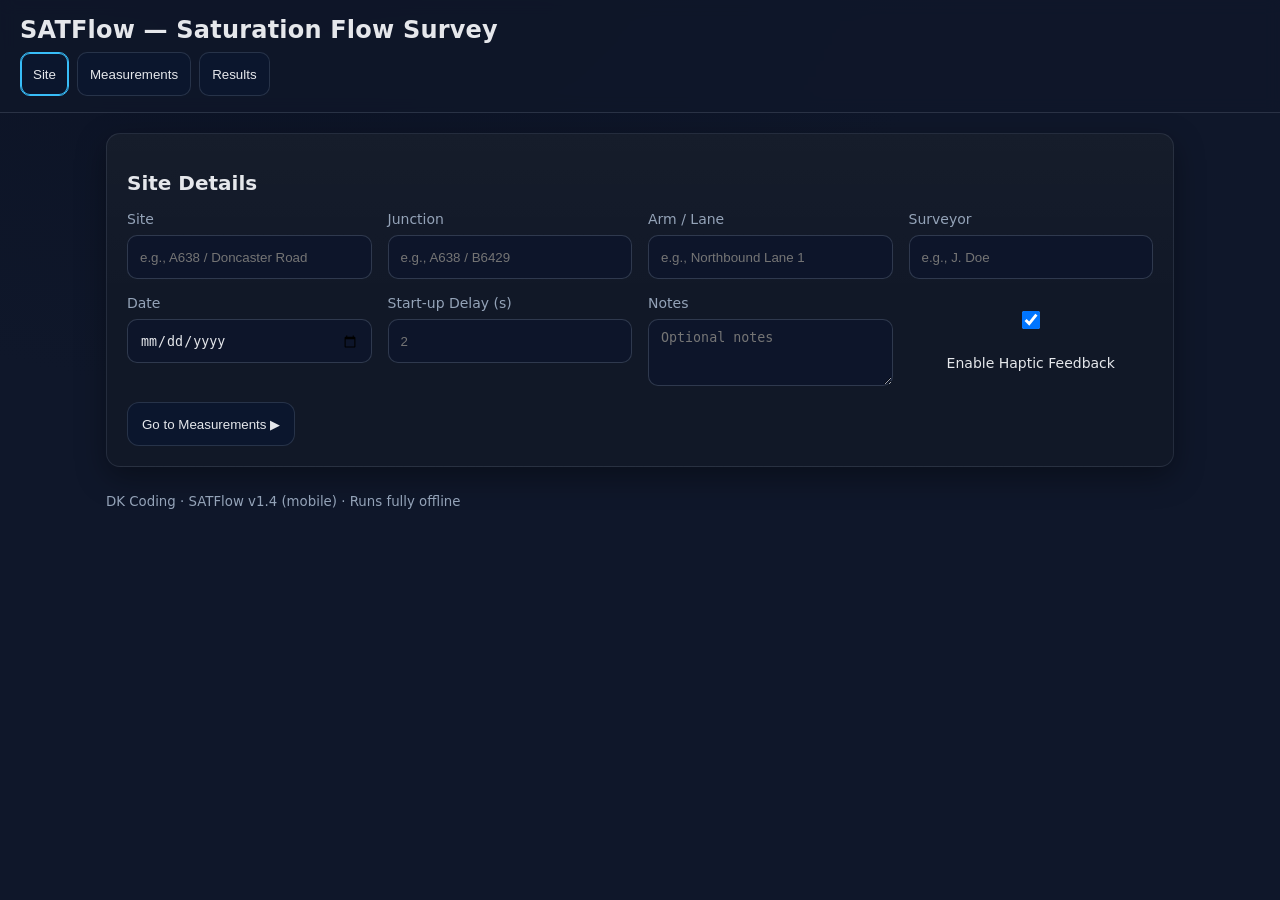
==== index.html @ 56de6531 "Update index.html" ====
<!DOCTYPE html>
<html lang="en">
<head>
  <meta charset="UTF-8" />
  <meta name="viewport" content="width=device-width, initial-scale=1.0, viewport-fit=cover"/>
  <meta name="theme-color" content="#0f172a"/>
  <title>SATFlow — Saturation Flow Survey (v1.4)</title>
  <link rel="stylesheet" href="styles.css"/>
</head>
<body>
  <header>
    <h1>SATFlow — Saturation Flow Survey</h1>
    <nav>
      <button class="tab-btn active" data-tab="site">Site</button>
      <button class="tab-btn" data-tab="measure">Measurements</button>
      <button class="tab-btn" data-tab="results">Results</button>
    </nav>
  </header>

  <main>
    <!-- Site Tab -->
    <section id="tab-site" class="tab active">
      <h2>Site Details</h2>
      <form id="site-form">
        <div class="grid">
          <label>Site
            <input type="text" id="site" placeholder="e.g., A638 / Doncaster Road"/>
          </label>
          <label>Junction
            <input type="text" id="junction" placeholder="e.g., A638 / B6429"/>
          </label>
          <label>Arm / Lane
            <input type="text" id="arm" placeholder="e.g., Northbound Lane 1"/>
          </label>
          <label>Surveyor
            <input type="text" id="surveyor" placeholder="e.g., J. Doe"/>
          </label>
          <label>Date
            <input type="date" id="date"/>
          </label>
          <label>Start-up Delay (s)
            <input type="number" id="delay" step="0.1" min="0" placeholder="2" />
          </label>
          <label>Notes
            <textarea id="notes" rows="3" placeholder="Optional notes"></textarea>
          </label>

          <!-- Settings -->
          <label class="checkbox-row">
            <input type="checkbox" id="haptics-toggle" checked />
            Enable Haptic Feedback
          </label>
        </div>
        <div class="actions">
          <button type="button" id="start-measurements">Go to Measurements ▶</button>
        </div>
      </form>
    </section>

    <!-- Measurements Tab (minimal) -->
    <section id="tab-measure" class="tab">
      <h2>Measurements</h2>

      <div class="status-row">
        <div class="status-box">
          <div class="status-label">Timer</div>
          <div id="timer-display" class="mono big">00:00.00</div>
          <div id="delay-hint" class="hint muted">Counting starts 2s after Green</div>
        </div>
        <div class="status-box">
          <div class="status-label">Current PCU</div>
          <div id="pcu-display" class="mono big">0</div>
        </div>
        <div class="status-box">
          <div class="status-label">Live Sat. Flow (pcu/h)</div>
          <div id="live-flow" class="mono">—</div>
        </div>
      </div>

      <div id="last-sample" class="last-sample muted" style="display:none">
        Last Flow: <span id="last-flow" class="mono">—</span> (Sample <span id="last-sample-no" class="mono">—</span>)
      </div>
    </section>

    <!-- Results Tab -->
    <section id="tab-results" class="tab">
      <h2>Results</h2>
      <div id="summary" class="summary"></div>
      <div class="actions">
        <button id="export-csv" class="secondary">Export CSV</button>
        <button id="export-txt" class="secondary">Export TXT</button>
        <button id="reset-current-btn" class="ghost">Reset Current</button>
        <button id="reset-survey-btn" class="danger">Reset Survey</button>
      </div>
      <div class="table-wrap">
        <table>
          <thead>
            <tr>
              <th>Sample</th>
              <th>PCU</th>
              <th>Seconds</th>
              <th>Flow (pcu/h)</th>
              <th>Car</th>
              <th>LGV</th>
              <th>HGV</th>
              <th>Cycle</th>
            </tr>
          </thead>
          <tbody id="results-body"></tbody>
          <tfoot>
            <tr id="results-totals-row"></tr>
          </tfoot>
        </table>
      </div>
    </section>
  </main>

  <footer>
    <small>DK Coding · SATFlow v1.4 (mobile) · Runs fully offline</small>
  </footer>

  <!-- Bottom-docked Controls (visible only on Measurements tab) -->
  <div class="controls controls-docked controls-hidden" id="dock">
    <div class="veh-grid">
      <button id="btn-car" class="secondary" disabled>Car +1</button>
      <button id="btn-lgv" class="secondary" disabled>LGV +1.5</button>
      <button id="btn-hgv" class="secondary" disabled>Bus/HGV +2</button>
      <button id="btn-cycle" class="secondary" disabled>Cycle +0.5</button>
    </div>
    <button id="green-btn" class="primary wide">Green</button>
    <button id="end-of-sat-btn" class="danger wide" style="display:none">End of Sat</button>
    <div class="admin-row">
      <button id="end-survey-btn" class="danger">End Survey</button>
      <button id="delete-last-btn" class="ghost">Delete Last Sample</button>
    </div>
  </div>

  <script src="satflow.js"></script>
</body>
</html>
---- styles.css ----
/* SATFlow mobile-first UI (v1.4) */
:root{
  --bg:#0f172a;
  --card:#111827;
  --text:#e5e7eb;
  --muted:#94a3b8;
  --accent:#38bdf8;
  --accent-2:#22c55e;
  --warn:#f59e0b;
  --danger:#ef4444;
  --mono: ui-monospace, SFMono-Regular, Menlo, Monaco, Consolas, 'Liberation Mono', 'Courier New', monospace;
  --radius: 14px;
  --shadow: 0 10px 30px rgba(0,0,0,.35);
  --tap: 44px;
}

* { box-sizing: border-box; }
html, body { height: 100%; }
body{
  margin:0;
  font-family: system-ui, -apple-system, Segoe UI, Roboto, Ubuntu, Cantarell, Noto Sans, Helvetica Neue, Arial, "Apple Color Emoji", "Segoe UI Emoji";
  background: radial-gradient(1200px 800px at 20% -10%, #0b1224 0%, var(--bg) 60%);
  color: var(--text);
  -webkit-text-size-adjust: 100%;
}

header{
  position: sticky; top:0; background: rgba(15,23,42,.8); backdrop-filter: blur(8px);
  border-bottom: 1px solid rgba(148,163,184,.2);
  padding: 16px 20px; z-index: 10;
}

h1{ margin:0 0 8px; font-size: clamp(18px, 2.4vw + 12px, 24px); letter-spacing:.2px; }
h2{ font-size: clamp(16px, 2vw + 10px, 20px); }
nav{ display:flex; gap:8px; overflow:auto; scrollbar-width: thin; }
.tab-btn{
  padding:8px 12px; background:#0b162d; color:var(--text); border:1px solid rgba(148,163,184,.2);
  border-radius: 10px; cursor:pointer; min-height: var(--tap);
}
.tab-btn.active{ border-color: var(--accent); box-shadow: inset 0 0 0 1px var(--accent); }

main{ max-width: 1100px; margin: 20px auto; padding: 0 16px; }
.tab{ display:none; background: linear-gradient(180deg, rgba(255,255,255,.02), transparent 50%), var(--card);
  border:1px solid rgba(148,163,184,.15); padding: clamp(14px, 2.5vw, 20px);
  border-radius: var(--radius); box-shadow: var(--shadow); }
.tab.active{ display:block; }

.grid{ display:grid; grid-template-columns: repeat(auto-fit, minmax(240px, 1fr)); gap:16px; }
label{ display:flex; flex-direction:column; gap:8px; font-size:14px; color: var(--muted); }
input, textarea{
  padding:10px 12px; border-radius: 10px; border:1px solid rgba(148,163,184,.25);
  background:#0d152a; color:var(--text); min-height: var(--tap);
}
.actions{ margin-top: 16px; display:flex; gap:12px; flex-wrap: wrap; }

.status-row{ display:grid; grid-template-columns: repeat(auto-fit, minmax(160px, 1fr)); gap:12px; margin-bottom: 8px; }
.status-box{ background:#0b162d; border:1px solid rgba(148,163,184,.2); padding:12px; border-radius: 12px; }
.status-label{ font-size:12px; color:var(--muted); margin-bottom:6px; }
.hint{ font-size: 12px; }
.muted{ color: var(--muted); }
.mono{ font-family: var(--mono); letter-spacing:.5px; }
.mono.big{ font-size: clamp(20px, 3.5vw + 12px, 28px); }

.last-sample{ margin: 6px 0 2px; }

.table-wrap{ overflow:auto; -webkit-overflow-scrolling: touch; overscroll-behavior: contain;
  border:1px solid rgba(148,163,184,.2); border-radius: 12px; }
table{ width:100%; border-collapse: collapse; }
thead th{ text-align:left; font-size:12px; color:var(--muted); background:#0c142a;
  position: sticky; top:0; z-index: 2; }
th, td{ padding:10px 12px; border-bottom: 1px solid rgba(148,163,184,.15); font-family: var(--mono); }
tbody tr:hover{ background: rgba(148,163,184,.05); }

.summary{ padding:12px; background:#0b162d; border:1px solid rgba(148,163,184,.2);
  border-radius: 12px; margin-bottom: 12px; }

footer{ max-width:1100px; margin: 24px auto 40px; padding: 0 16px; color: var(--muted); }

/* Bottom-docked controls (visible only on Measurements tab) */
.controls-docked{
  position: fixed;
  left: 0; right: 0; bottom: 0;
  padding: 10px max(env(safe-area-inset-left), 12px)
           calc(10px + env(safe-area-inset-bottom))
           max(env(safe-area-inset-right), 12px);
  background: linear-gradient(0deg, rgba(15,23,42,0.98), rgba(15,23,42,0.92) 60%, transparent);
  border-top: 1px solid rgba(148,163,184,.18);
  border-radius: 0;
  display: grid;
  grid-template-columns: 1fr;
  gap: 8px;
  z-index: 50;
  transition: transform .2s ease, opacity .2s ease;
}
.controls-hidden{ opacity: 0; pointer-events: none; transform: translateY(100%); }

/* 2x2 vehicle grid */
.veh-grid{ display: grid; grid-template-columns: 1fr 1fr; gap: 10px; }
button{ border:1px solid rgba(148,163,184,.2); border-radius: 12px; padding:10px 14px;
  cursor:pointer; background:#0b162d; color: var(--text); min-height: var(--tap); }
button.primary{ background: #0a213e; border-color: var(--accent); }
button.secondary{ background:#0b2a19; border-color: var(--accent-2); }
button.ghost{ background: transparent; }
button.danger{ background:#2a0b0b; border-color: var(--danger); }
button.wide{ width: 100%; }
button:disabled{ opacity:.5; cursor:not-allowed; }

.admin-row{ display:flex; gap:10px; justify-content: space-between; }

/* Only add bottom padding when dock is visible */
body.dock-visible main{ padding-bottom: 140px; }
@media (min-width: 720px){ body.dock-visible main{ padding-bottom: 120px; } }

/* State-driven visibility (v1.4 fix) */
body.idle #dock .veh-grid{ display: none; }
body.counting #dock .veh-grid{ display: grid; }
body.counting #dock .admin-row{ display: none; }
body.idle #end-of-sat-btn{ display:none !important; }
body.counting #green-btn{ display:none !important; }
/* Admin row only after first sample */
body.idle:not(.has-samples) #dock .admin-row{ display:none; }
body.idle.has-samples #dock .admin-row{ display:flex; }

/* Checkbox row */
.checkbox-row{ display:flex; align-items:center; gap:10px; font-size:14px; color: var(--text); }
.checkbox-row input{ width:18px; height:18px; }
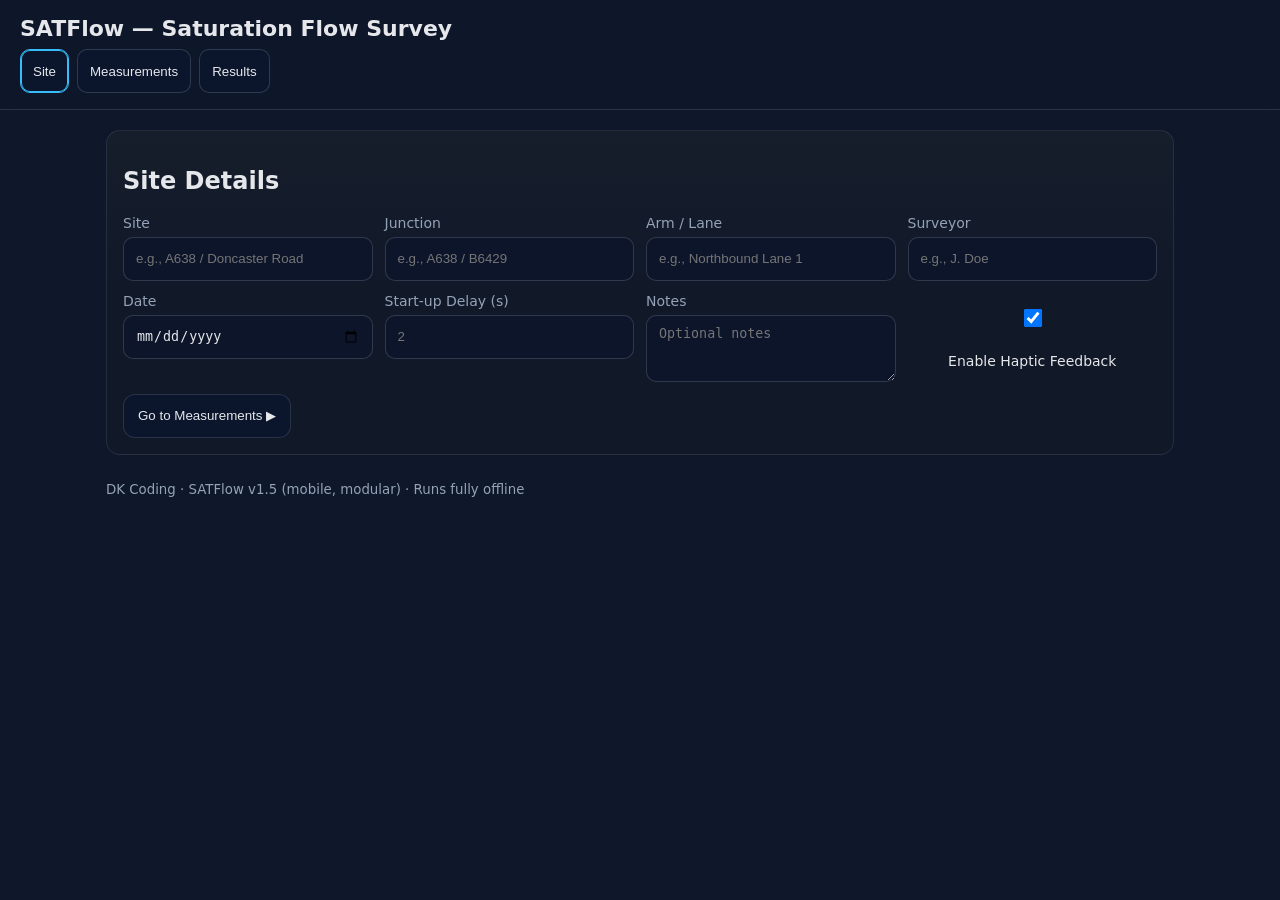
==== commit 3f0d2f2f: "Add files via upload" ====
--- a/index.html
+++ b/index.html
@@ -4,8 +4,8 @@
   <meta charset="UTF-8" />
   <meta name="viewport" content="width=device-width, initial-scale=1.0, viewport-fit=cover"/>
   <meta name="theme-color" content="#0f172a"/>
-  <title>SATFlow — Saturation Flow Survey (v1.4)</title>
-  <link rel="stylesheet" href="styles.css"/>
+  <title>SATFlow — Saturation Flow Survey (v1.5 modular)</title>
+  <link rel="stylesheet" href="css/styles.css"/>
 </head>
 <body>
   <header>
@@ -44,12 +44,7 @@
           <label>Notes
             <textarea id="notes" rows="3" placeholder="Optional notes"></textarea>
           </label>
-
-          <!-- Settings -->
-          <label class="checkbox-row">
-            <input type="checkbox" id="haptics-toggle" checked />
-            Enable Haptic Feedback
-          </label>
+          <label class="checkbox-row"><input type="checkbox" id="haptics-toggle" checked /> Enable Haptic Feedback</label>
         </div>
         <div class="actions">
           <button type="button" id="start-measurements">Go to Measurements ▶</button>
@@ -57,7 +52,7 @@
       </form>
     </section>
 
-    <!-- Measurements Tab (minimal) -->
+    <!-- Measurements Tab -->
     <section id="tab-measure" class="tab">
       <h2>Measurements</h2>
 
@@ -89,7 +84,6 @@
       <div class="actions">
         <button id="export-csv" class="secondary">Export CSV</button>
         <button id="export-txt" class="secondary">Export TXT</button>
-        <button id="reset-current-btn" class="ghost">Reset Current</button>
         <button id="reset-survey-btn" class="danger">Reset Survey</button>
       </div>
       <div class="table-wrap">
@@ -116,7 +110,7 @@
   </main>
 
   <footer>
-    <small>DK Coding · SATFlow v1.4 (mobile) · Runs fully offline</small>
+    <small>DK Coding · SATFlow v1.5 (mobile, modular) · Runs fully offline</small>
   </footer>
 
   <!-- Bottom-docked Controls (visible only on Measurements tab) -->
@@ -135,7 +129,6 @@
     </div>
   </div>
 
-  <script src="satflow.js"></script>
+  <script type="module" src="scripts/main.js"></script>
 </body>
 </html>
-
--- a/css/styles.css
+++ b/css/styles.css
@@ -0,0 +1,50 @@
+/* SATFlow mobile-first UI (v1.5 modular) */
+:root{
+  --bg:#0f172a; --card:#111827; --text:#e5e7eb; --muted:#94a3b8;
+  --accent:#38bdf8; --accent-2:#22c55e; --danger:#ef4444;
+  --mono: ui-monospace, SFMono-Regular, Menlo, Monaco, Consolas, 'Courier New', monospace;
+  --tap:44px;
+}
+*{box-sizing:border-box} html,body{height:100%}
+body{margin:0;font-family:system-ui,-apple-system,Segoe UI,Roboto,Ubuntu,Cantarell,Noto Sans,Helvetica Neue,Arial;background:#0f172a;color:#e5e7eb;-webkit-text-size-adjust:100%}
+header{position:sticky;top:0;background:rgba(15,23,42,.85);backdrop-filter:blur(8px);border-bottom:1px solid rgba(148,163,184,.2);padding:16px 20px;z-index:10}
+h1{margin:0 0 8px;font-size:22px}
+nav{display:flex;gap:8px;overflow:auto}
+.tab-btn{padding:8px 12px;background:#0b162d;color:var(--text);border:1px solid rgba(148,163,184,.25);border-radius:10px;min-height:var(--tap)}
+.tab-btn.active{border-color:var(--accent);box-shadow:inset 0 0 0 1px var(--accent)}
+main{max-width:1100px;margin:20px auto;padding:0 16px}
+.tab{display:none;background:linear-gradient(180deg,rgba(255,255,255,.02),transparent 50%),#111827;border:1px solid rgba(148,163,184,.15);padding:16px;border-radius:14px}
+.tab.active{display:block}
+.grid{display:grid;grid-template-columns:repeat(auto-fit,minmax(240px,1fr));gap:12px}
+label{display:flex;flex-direction:column;gap:6px;font-size:14px;color:var(--muted)}
+input,textarea{padding:10px 12px;border-radius:10px;border:1px solid rgba(148,163,184,.25);background:#0d152a;color:var(--text);min-height:var(--tap)}
+.actions{margin-top:12px;display:flex;gap:8px;flex-wrap:wrap}
+.status-row{display:grid;grid-template-columns:repeat(auto-fit,minmax(160px,1fr));gap:12px;margin-bottom:8px}
+.status-box{background:#0b162d;border:1px solid rgba(148,163,184,.2);padding:12px;border-radius:12px}
+.status-label{font-size:12px;color:var(--muted);margin-bottom:6px}
+.mono{font-family:var(--mono)} .big{font-size:26px}
+.summary{padding:12px;background:#0b162d;border:1px solid rgba(148,163,184,.2);border-radius:12px;margin-bottom:12px}
+.table-wrap{overflow:auto;border:1px solid rgba(148,163,184,.2);border-radius:12px}
+table{width:100%;border-collapse:collapse} th,td{padding:10px 12px;border-bottom:1px solid rgba(148,163,184,.15);font-family:var(--mono)}
+thead th{font-size:12px;color:var(--muted);background:#0c142a;position:sticky;top:0}
+footer{max-width:1100px;margin:24px auto 40px;padding:0 16px;color:#94a3b8}
+.controls-docked{position:fixed;left:0;right:0;bottom:0;padding:10px 12px calc(10px + env(safe-area-inset-bottom)) 12px;background:linear-gradient(0deg,rgba(15,23,42,.98),rgba(15,23,42,.92) 60%,transparent);border-top:1px solid rgba(148,163,184,.18);display:grid;grid-template-columns:1fr;gap:8px;z-index:50;transition:transform .2s ease,opacity .2s ease}
+.controls-hidden{opacity:0;pointer-events:none;transform:translateY(100%)}
+.veh-grid{display:grid;grid-template-columns:1fr 1fr;gap:10px}
+button{border:1px solid rgba(148,163,184,.2);border-radius:12px;padding:10px 14px;min-height:var(--tap);background:#0b162d;color:var(--text);cursor:pointer}
+button.primary{background:#0a213e;border-color:var(--accent)}
+button.secondary{background:#0b2a19;border-color:var(--accent-2)}
+button.danger{background:#2a0b0b;border-color:var(--danger)}
+button.ghost{background:transparent}
+button.wide{width:100%} button:disabled{opacity:.5;cursor:not-allowed}
+.admin-row{display:flex;gap:10px;justify-content:space-between}
+body.dock-visible main{padding-bottom:140px}
+/* Visibility rules */
+body.idle #dock .veh-grid{display:none}
+body.counting #dock .veh-grid{display:grid}
+body.counting #dock .admin-row{display:none}
+body.idle #end-of-sat-btn{display:none !important}
+body.counting #green-btn{display:none !important}
+body.idle:not(.has-samples) #dock .admin-row{display:none}
+body.idle.has-samples #dock .admin-row{display:flex}
+.checkbox-row{display:flex;align-items:center;gap:10px;font-size:14px;color:var(--text)} .checkbox-row input{width:18px;height:18px}
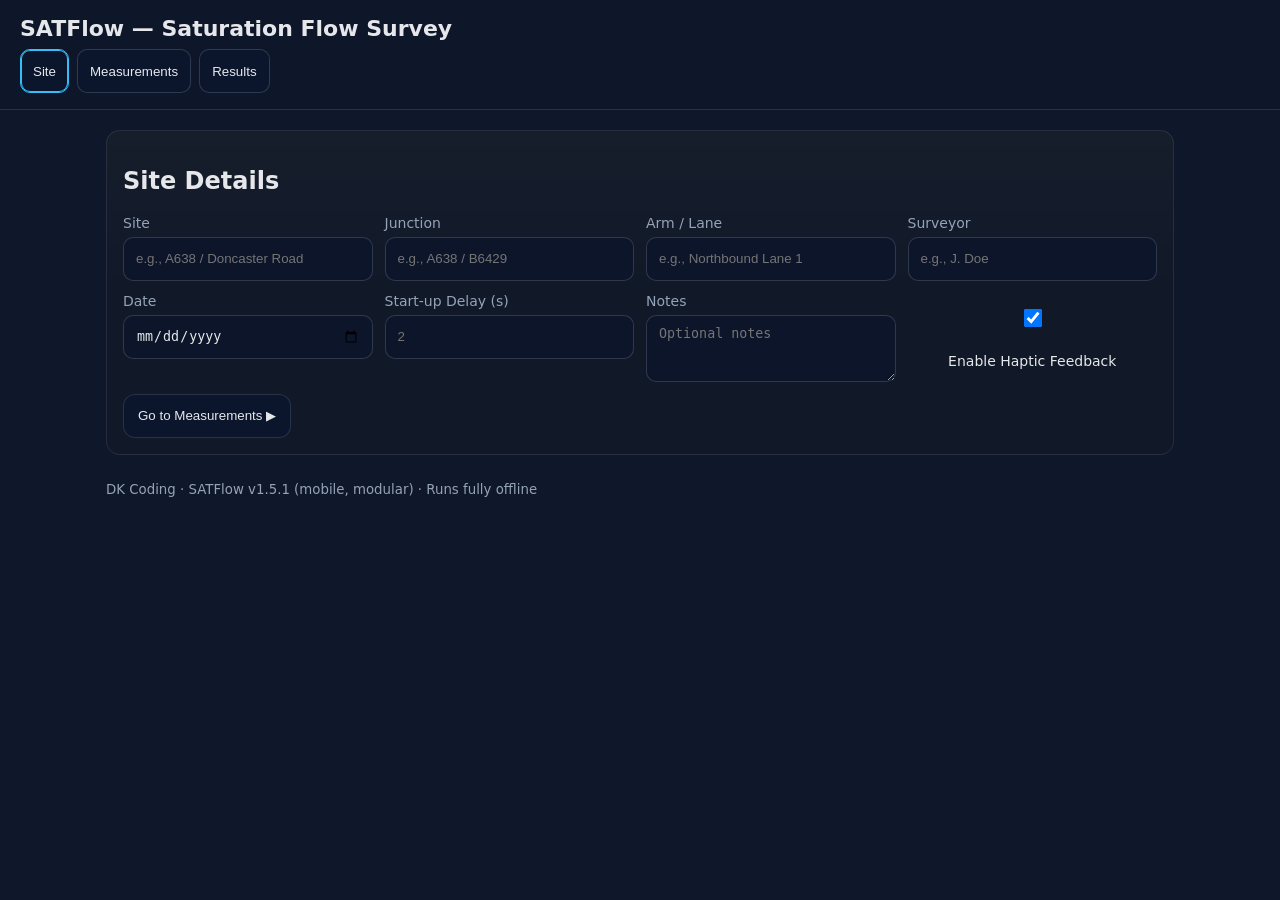
==== commit b2efc748: "Add files via upload bug fixes" ====
--- a/index.html
+++ b/index.html
@@ -4,7 +4,7 @@
   <meta charset="UTF-8" />
   <meta name="viewport" content="width=device-width, initial-scale=1.0, viewport-fit=cover"/>
   <meta name="theme-color" content="#0f172a"/>
-  <title>SATFlow — Saturation Flow Survey (v1.5 modular)</title>
+  <title>SATFlow — Saturation Flow Survey (v1.5.1 modular)</title>
   <link rel="stylesheet" href="css/styles.css"/>
 </head>
 <body>
@@ -110,7 +110,7 @@
   </main>
 
   <footer>
-    <small>DK Coding · SATFlow v1.5 (mobile, modular) · Runs fully offline</small>
+    <small>DK Coding · SATFlow v1.5.1 (mobile, modular) · Runs fully offline</small>
   </footer>
 
   <!-- Bottom-docked Controls (visible only on Measurements tab) -->
--- a/css/styles.css
+++ b/css/styles.css
@@ -1,50 +1,272 @@
-/* SATFlow mobile-first UI (v1.5 modular) */
-:root{
-  --bg:#0f172a; --card:#111827; --text:#e5e7eb; --muted:#94a3b8;
-  --accent:#38bdf8; --accent-2:#22c55e; --danger:#ef4444;
-  --mono: ui-monospace, SFMono-Regular, Menlo, Monaco, Consolas, 'Courier New', monospace;
-  --tap:44px;
-}
-*{box-sizing:border-box} html,body{height:100%}
-body{margin:0;font-family:system-ui,-apple-system,Segoe UI,Roboto,Ubuntu,Cantarell,Noto Sans,Helvetica Neue,Arial;background:#0f172a;color:#e5e7eb;-webkit-text-size-adjust:100%}
-header{position:sticky;top:0;background:rgba(15,23,42,.85);backdrop-filter:blur(8px);border-bottom:1px solid rgba(148,163,184,.2);padding:16px 20px;z-index:10}
-h1{margin:0 0 8px;font-size:22px}
-nav{display:flex;gap:8px;overflow:auto}
-.tab-btn{padding:8px 12px;background:#0b162d;color:var(--text);border:1px solid rgba(148,163,184,.25);border-radius:10px;min-height:var(--tap)}
-.tab-btn.active{border-color:var(--accent);box-shadow:inset 0 0 0 1px var(--accent)}
-main{max-width:1100px;margin:20px auto;padding:0 16px}
-.tab{display:none;background:linear-gradient(180deg,rgba(255,255,255,.02),transparent 50%),#111827;border:1px solid rgba(148,163,184,.15);padding:16px;border-radius:14px}
-.tab.active{display:block}
-.grid{display:grid;grid-template-columns:repeat(auto-fit,minmax(240px,1fr));gap:12px}
-label{display:flex;flex-direction:column;gap:6px;font-size:14px;color:var(--muted)}
-input,textarea{padding:10px 12px;border-radius:10px;border:1px solid rgba(148,163,184,.25);background:#0d152a;color:var(--text);min-height:var(--tap)}
-.actions{margin-top:12px;display:flex;gap:8px;flex-wrap:wrap}
-.status-row{display:grid;grid-template-columns:repeat(auto-fit,minmax(160px,1fr));gap:12px;margin-bottom:8px}
-.status-box{background:#0b162d;border:1px solid rgba(148,163,184,.2);padding:12px;border-radius:12px}
-.status-label{font-size:12px;color:var(--muted);margin-bottom:6px}
-.mono{font-family:var(--mono)} .big{font-size:26px}
-.summary{padding:12px;background:#0b162d;border:1px solid rgba(148,163,184,.2);border-radius:12px;margin-bottom:12px}
-.table-wrap{overflow:auto;border:1px solid rgba(148,163,184,.2);border-radius:12px}
-table{width:100%;border-collapse:collapse} th,td{padding:10px 12px;border-bottom:1px solid rgba(148,163,184,.15);font-family:var(--mono)}
-thead th{font-size:12px;color:var(--muted);background:#0c142a;position:sticky;top:0}
-footer{max-width:1100px;margin:24px auto 40px;padding:0 16px;color:#94a3b8}
-.controls-docked{position:fixed;left:0;right:0;bottom:0;padding:10px 12px calc(10px + env(safe-area-inset-bottom)) 12px;background:linear-gradient(0deg,rgba(15,23,42,.98),rgba(15,23,42,.92) 60%,transparent);border-top:1px solid rgba(148,163,184,.18);display:grid;grid-template-columns:1fr;gap:8px;z-index:50;transition:transform .2s ease,opacity .2s ease}
-.controls-hidden{opacity:0;pointer-events:none;transform:translateY(100%)}
-.veh-grid{display:grid;grid-template-columns:1fr 1fr;gap:10px}
-button{border:1px solid rgba(148,163,184,.2);border-radius:12px;padding:10px 14px;min-height:var(--tap);background:#0b162d;color:var(--text);cursor:pointer}
-button.primary{background:#0a213e;border-color:var(--accent)}
-button.secondary{background:#0b2a19;border-color:var(--accent-2)}
-button.danger{background:#2a0b0b;border-color:var(--danger)}
-button.ghost{background:transparent}
-button.wide{width:100%} button:disabled{opacity:.5;cursor:not-allowed}
-.admin-row{display:flex;gap:10px;justify-content:space-between}
-body.dock-visible main{padding-bottom:140px}
-/* Visibility rules */
-body.idle #dock .veh-grid{display:none}
-body.counting #dock .veh-grid{display:grid}
-body.counting #dock .admin-row{display:none}
-body.idle #end-of-sat-btn{display:none !important}
-body.counting #green-btn{display:none !important}
-body.idle:not(.has-samples) #dock .admin-row{display:none}
-body.idle.has-samples #dock .admin-row{display:flex}
-.checkbox-row{display:flex;align-items:center;gap:10px;font-size:14px;color:var(--text)} .checkbox-row input{width:18px;height:18px}
+/* ==========================================================
+   SATFlow v1.5.1 (mobile, modular)
+   Combined stylesheet with full layout + v1.5.1 visual patch
+   ========================================================== */
+
+:root {
+  --bg: #0f172a;
+  --card: #111827;
+  --text: #e5e7eb;
+  --muted: #94a3b8;
+  --accent: #38bdf8;
+  --accent-2: #22c55e;
+  --danger: #ef4444;
+  --mono: ui-monospace, SFMono-Regular, Menlo, Monaco, Consolas,
+    'Courier New', monospace;
+  --tap: 44px;
+}
+
+/* ---------- Base Reset ---------- */
+* { box-sizing: border-box; }
+html, body { height: 100%; }
+body {
+  margin: 0;
+  font-family: system-ui, -apple-system, Segoe UI, Roboto, Ubuntu,
+    Cantarell, Noto Sans, Helvetica Neue, Arial;
+  background: var(--bg);
+  color: var(--text);
+  -webkit-text-size-adjust: 100%;
+}
+
+/* ---------- Header ---------- */
+header {
+  position: sticky;
+  top: 0;
+  background: rgba(15, 23, 42, 0.85);
+  backdrop-filter: blur(8px);
+  border-bottom: 1px solid rgba(148, 163, 184, 0.2);
+  padding: 16px 20px;
+  z-index: 10;
+}
+h1 {
+  margin: 0 0 8px;
+  font-size: 22px;
+}
+nav {
+  display: flex;
+  gap: 8px;
+  overflow: auto;
+}
+.tab-btn {
+  padding: 8px 12px;
+  background: #0b162d;
+  color: var(--text);
+  border: 1px solid rgba(148, 163, 184, 0.25);
+  border-radius: 10px;
+  min-height: var(--tap);
+}
+.tab-btn.active {
+  border-color: var(--accent);
+  box-shadow: inset 0 0 0 1px var(--accent);
+}
+
+/* ---------- Layout ---------- */
+main {
+  max-width: 1100px;
+  margin: 20px auto;
+  padding: 0 16px;
+}
+.tab {
+  display: none;
+  background: linear-gradient(180deg, rgba(255, 255, 255, 0.02), transparent 50%),
+    #111827;
+  border: 1px solid rgba(148, 163, 184, 0.15);
+  padding: 16px;
+  border-radius: 14px;
+}
+.tab.active { display: block; }
+
+/* ---------- Forms ---------- */
+.grid {
+  display: grid;
+  grid-template-columns: repeat(auto-fit, minmax(240px, 1fr));
+  gap: 12px;
+}
+label {
+  display: flex;
+  flex-direction: column;
+  gap: 6px;
+  font-size: 14px;
+  color: var(--muted);
+}
+input, textarea {
+  padding: 10px 12px;
+  border-radius: 10px;
+  border: 1px solid rgba(148, 163, 184, 0.25);
+  background: #0d152a;
+  color: var(--text);
+  min-height: var(--tap);
+}
+.actions {
+  margin-top: 12px;
+  display: flex;
+  gap: 8px;
+  flex-wrap: wrap;
+}
+
+/* ---------- Status Boxes ---------- */
+.status-row {
+  display: grid;
+  grid-template-columns: repeat(auto-fit, minmax(160px, 1fr));
+  gap: 12px;
+  margin-bottom: 8px;
+}
+.status-box {
+  background: #0b162d;
+  border: 1px solid rgba(148, 163, 184, 0.2);
+  padding: 12px;
+  border-radius: 12px;
+}
+.status-label {
+  font-size: 12px;
+  color: var(--muted);
+  margin-bottom: 6px;
+}
+.mono { font-family: var(--mono); }
+.big { font-size: 26px; }
+
+/* ---------- Results ---------- */
+.summary {
+  padding: 12px;
+  background: #0b162d;
+  border: 1px solid rgba(148, 163, 184, 0.2);
+  border-radius: 12px;
+  margin-bottom: 12px;
+}
+.table-wrap {
+  overflow: auto;
+  border: 1px solid rgba(148, 163, 184, 0.2);
+  border-radius: 12px;
+}
+table {
+  width: 100%;
+  border-collapse: collapse;
+}
+th, td {
+  padding: 10px 12px;
+  border-bottom: 1px solid rgba(148, 163, 184, 0.15);
+  font-family: var(--mono);
+}
+thead th {
+  font-size: 12px;
+  color: var(--muted);
+  background: #0c142a;
+  position: sticky;
+  top: 0;
+}
+
+/* ---------- Footer ---------- */
+footer {
+  max-width: 1100px;
+  margin: 24px auto 40px;
+  padding: 0 16px;
+  color: #94a3b8;
+}
+
+/* ---------- Docked Controls ---------- */
+.controls-docked {
+  position: fixed;
+  left: 0;
+  right: 0;
+  bottom: 0;
+  padding: 10px 12px calc(10px + env(safe-area-inset-bottom)) 12px;
+  background: linear-gradient(
+    0deg,
+    rgba(15, 23, 42, 0.98),
+    rgba(15, 23, 42, 0.92) 60%,
+    transparent
+  );
+  border-top: 1px solid rgba(148, 163, 184, 0.18);
+  display: grid;
+  grid-template-columns: 1fr;
+  gap: 8px;
+  z-index: 50;
+  transition: transform 0.2s ease, opacity 0.2s ease;
+}
+.controls-hidden {
+  opacity: 0;
+  pointer-events: none;
+  transform: translateY(100%);
+}
+.veh-grid {
+  display: grid;
+  grid-template-columns: 1fr 1fr;
+  gap: 10px;
+}
+
+/* ---------- Buttons ---------- */
+button {
+  border: 1px solid rgba(148, 163, 184, 0.2);
+  border-radius: 12px;
+  padding: 10px 14px;
+  min-height: var(--tap);
+  background: #0b162d;
+  color: var(--text);
+  cursor: pointer;
+}
+button.primary {
+  background: #0a213e;
+  border-color: var(--accent);
+}
+button.secondary {
+  background: #0b2a19;
+  border-color: var(--accent-2);
+}
+button.danger {
+  background: #2a0b0b;
+  border-color: var(--danger);
+}
+button.ghost {
+  background: transparent;
+}
+button.wide { width: 100%; }
+button:disabled {
+  opacity: 0.5;
+  cursor: not-allowed;
+}
+.admin-row {
+  display: flex;
+  gap: 10px;
+  justify-content: space-between;
+}
+
+/* ---------- Dock Behavior ---------- */
+body.dock-visible main { padding-bottom: 140px; }
+
+/* ---------- Visibility Rules ---------- */
+body.idle #dock .veh-grid { display: none; }
+body.counting #dock .veh-grid { display: grid; }
+body.counting #dock .admin-row { display: none; }
+body.idle #end-of-sat-btn { display: none !important; }
+body.counting #green-btn { display: none !important; }
+body.idle:not(.has-samples) #dock .admin-row { display: none; }
+body.idle.has-samples #dock .admin-row { display: flex; }
+
+/* ---------- Checkbox ---------- */
+.checkbox-row {
+  display: flex;
+  align-items: center;
+  gap: 10px;
+  font-size: 14px;
+  color: var(--text);
+}
+.checkbox-row input {
+  width: 18px;
+  height: 18px;
+}
+
+/* ==========================================================
+   v1.5.1 PATCH ADDITIONS
+   - Enlarged vehicle and End of Sat buttons during counting
+   ========================================================== */
+
+body.counting #dock .veh-grid button,
+body.counting #dock #end-of-sat-btn {
+  min-height: calc(var(--tap) * 2);
+  padding-top: 16px;
+  padding-bottom: 16px;
+  font-size: 1.1rem;
+}
+body.idle #dock #green-btn {
+  min-height: var(--tap);
+}
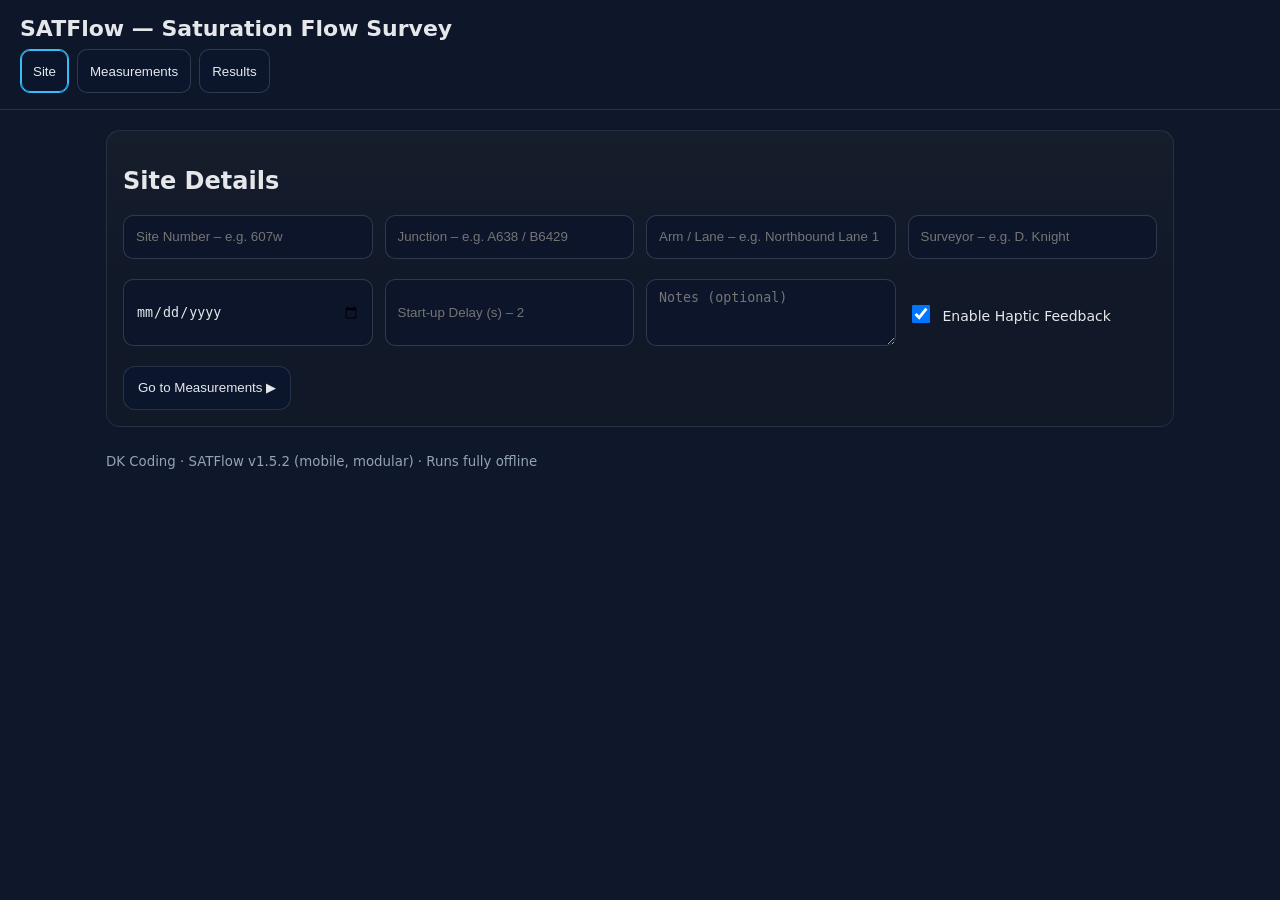
==== commit e2181f26: "Add files via upload" ====
--- a/index.html
+++ b/index.html
@@ -4,7 +4,7 @@
   <meta charset="UTF-8" />
   <meta name="viewport" content="width=device-width, initial-scale=1.0, viewport-fit=cover"/>
   <meta name="theme-color" content="#0f172a"/>
-  <title>SATFlow — Saturation Flow Survey (v1.5.1 modular)</title>
+  <title>SATFlow — Saturation Flow Survey (v1.5.2 modular)</title>
   <link rel="stylesheet" href="css/styles.css"/>
 </head>
 <body>
@@ -18,32 +18,18 @@
   </header>
 
   <main>
-    <!-- Site Tab -->
+    <!-- Site Tab (compact placeholders) -->
     <section id="tab-site" class="tab active">
       <h2>Site Details</h2>
       <form id="site-form">
-        <div class="grid">
-          <label>Site
-            <input type="text" id="site" placeholder="e.g., A638 / Doncaster Road"/>
-          </label>
-          <label>Junction
-            <input type="text" id="junction" placeholder="e.g., A638 / B6429"/>
-          </label>
-          <label>Arm / Lane
-            <input type="text" id="arm" placeholder="e.g., Northbound Lane 1"/>
-          </label>
-          <label>Surveyor
-            <input type="text" id="surveyor" placeholder="e.g., J. Doe"/>
-          </label>
-          <label>Date
-            <input type="date" id="date"/>
-          </label>
-          <label>Start-up Delay (s)
-            <input type="number" id="delay" step="0.1" min="0" placeholder="2" />
-          </label>
-          <label>Notes
-            <textarea id="notes" rows="3" placeholder="Optional notes"></textarea>
-          </label>
+        <div class="grid compact">
+          <input type="text" id="site" placeholder="Site Number – e.g. 607w" />
+          <input type="text" id="junction" placeholder="Junction – e.g. A638 / B6429" />
+          <input type="text" id="arm" placeholder="Arm / Lane – e.g. Northbound Lane 1" />
+          <input type="text" id="surveyor" placeholder="Surveyor – e.g. D. Knight" />
+          <input type="date" id="date" />
+          <input type="number" id="delay" step="0.1" min="0" placeholder="Start-up Delay (s) – 2" />
+          <textarea id="notes" rows="3" placeholder="Notes (optional)"></textarea>
           <label class="checkbox-row"><input type="checkbox" id="haptics-toggle" checked /> Enable Haptic Feedback</label>
         </div>
         <div class="actions">
@@ -55,26 +41,12 @@
     <!-- Measurements Tab -->
     <section id="tab-measure" class="tab">
       <h2>Measurements</h2>
-
       <div class="status-row">
-        <div class="status-box">
-          <div class="status-label">Timer</div>
-          <div id="timer-display" class="mono big">00:00.00</div>
-          <div id="delay-hint" class="hint muted">Counting starts 2s after Green</div>
-        </div>
-        <div class="status-box">
-          <div class="status-label">Current PCU</div>
-          <div id="pcu-display" class="mono big">0</div>
-        </div>
-        <div class="status-box">
-          <div class="status-label">Live Sat. Flow (pcu/h)</div>
-          <div id="live-flow" class="mono">—</div>
-        </div>
+        <div class="status-box"><div class="status-label">Timer</div><div id="timer-display" class="mono big">00:00.00</div><div id="delay-hint" class="hint muted">Counting starts 2s after Green</div></div>
+        <div class="status-box"><div class="status-label">Current PCU</div><div id="pcu-display" class="mono big">0</div></div>
+        <div class="status-box"><div class="status-label">Live Sat. Flow (pcu/h)</div><div id="live-flow" class="mono">—</div></div>
       </div>
-
-      <div id="last-sample" class="last-sample muted" style="display:none">
-        Last Flow: <span id="last-flow" class="mono">—</span> (Sample <span id="last-sample-no" class="mono">—</span>)
-      </div>
+      <div id="last-sample" class="last-sample muted" style="display:none">Last Flow: <span id="last-flow" class="mono">—</span> (Sample <span id="last-sample-no" class="mono">—</span>)</div>
     </section>
 
     <!-- Results Tab -->
@@ -88,32 +60,16 @@
       </div>
       <div class="table-wrap">
         <table>
-          <thead>
-            <tr>
-              <th>Sample</th>
-              <th>PCU</th>
-              <th>Seconds</th>
-              <th>Flow (pcu/h)</th>
-              <th>Car</th>
-              <th>LGV</th>
-              <th>HGV</th>
-              <th>Cycle</th>
-            </tr>
-          </thead>
+          <thead><tr><th>Sample</th><th>PCU</th><th>Seconds</th><th>Flow (pcu/h)</th><th>Car</th><th>LGV</th><th>HGV</th><th>Cycle</th></tr></thead>
           <tbody id="results-body"></tbody>
-          <tfoot>
-            <tr id="results-totals-row"></tr>
-          </tfoot>
+          <tfoot><tr id="results-totals-row"></tr></tfoot>
         </table>
       </div>
     </section>
   </main>
 
-  <footer>
-    <small>DK Coding · SATFlow v1.5.1 (mobile, modular) · Runs fully offline</small>
-  </footer>
+  <footer><small>DK Coding · SATFlow v1.5.2 (mobile, modular) · Runs fully offline</small></footer>
 
-  <!-- Bottom-docked Controls (visible only on Measurements tab) -->
   <div class="controls controls-docked controls-hidden" id="dock">
     <div class="veh-grid">
       <button id="btn-car" class="secondary" disabled>Car +1</button>
--- a/css/styles.css
+++ b/css/styles.css
@@ -1,272 +1,50 @@
-/* ==========================================================
-   SATFlow v1.5.1 (mobile, modular)
-   Combined stylesheet with full layout + v1.5.1 visual patch
-   ========================================================== */
-
-:root {
-  --bg: #0f172a;
-  --card: #111827;
-  --text: #e5e7eb;
-  --muted: #94a3b8;
-  --accent: #38bdf8;
-  --accent-2: #22c55e;
-  --danger: #ef4444;
-  --mono: ui-monospace, SFMono-Regular, Menlo, Monaco, Consolas,
-    'Courier New', monospace;
-  --tap: 44px;
-}
-
-/* ---------- Base Reset ---------- */
-* { box-sizing: border-box; }
-html, body { height: 100%; }
-body {
-  margin: 0;
-  font-family: system-ui, -apple-system, Segoe UI, Roboto, Ubuntu,
-    Cantarell, Noto Sans, Helvetica Neue, Arial;
-  background: var(--bg);
-  color: var(--text);
-  -webkit-text-size-adjust: 100%;
-}
-
-/* ---------- Header ---------- */
-header {
-  position: sticky;
-  top: 0;
-  background: rgba(15, 23, 42, 0.85);
-  backdrop-filter: blur(8px);
-  border-bottom: 1px solid rgba(148, 163, 184, 0.2);
-  padding: 16px 20px;
-  z-index: 10;
-}
-h1 {
-  margin: 0 0 8px;
-  font-size: 22px;
-}
-nav {
-  display: flex;
-  gap: 8px;
-  overflow: auto;
-}
-.tab-btn {
-  padding: 8px 12px;
-  background: #0b162d;
-  color: var(--text);
-  border: 1px solid rgba(148, 163, 184, 0.25);
-  border-radius: 10px;
-  min-height: var(--tap);
-}
-.tab-btn.active {
-  border-color: var(--accent);
-  box-shadow: inset 0 0 0 1px var(--accent);
-}
-
-/* ---------- Layout ---------- */
-main {
-  max-width: 1100px;
-  margin: 20px auto;
-  padding: 0 16px;
-}
-.tab {
-  display: none;
-  background: linear-gradient(180deg, rgba(255, 255, 255, 0.02), transparent 50%),
-    #111827;
-  border: 1px solid rgba(148, 163, 184, 0.15);
-  padding: 16px;
-  border-radius: 14px;
-}
-.tab.active { display: block; }
-
-/* ---------- Forms ---------- */
-.grid {
-  display: grid;
-  grid-template-columns: repeat(auto-fit, minmax(240px, 1fr));
-  gap: 12px;
-}
-label {
-  display: flex;
-  flex-direction: column;
-  gap: 6px;
-  font-size: 14px;
-  color: var(--muted);
-}
-input, textarea {
-  padding: 10px 12px;
-  border-radius: 10px;
-  border: 1px solid rgba(148, 163, 184, 0.25);
-  background: #0d152a;
-  color: var(--text);
-  min-height: var(--tap);
-}
-.actions {
-  margin-top: 12px;
-  display: flex;
-  gap: 8px;
-  flex-wrap: wrap;
-}
-
-/* ---------- Status Boxes ---------- */
-.status-row {
-  display: grid;
-  grid-template-columns: repeat(auto-fit, minmax(160px, 1fr));
-  gap: 12px;
-  margin-bottom: 8px;
-}
-.status-box {
-  background: #0b162d;
-  border: 1px solid rgba(148, 163, 184, 0.2);
-  padding: 12px;
-  border-radius: 12px;
-}
-.status-label {
-  font-size: 12px;
-  color: var(--muted);
-  margin-bottom: 6px;
-}
-.mono { font-family: var(--mono); }
-.big { font-size: 26px; }
-
-/* ---------- Results ---------- */
-.summary {
-  padding: 12px;
-  background: #0b162d;
-  border: 1px solid rgba(148, 163, 184, 0.2);
-  border-radius: 12px;
-  margin-bottom: 12px;
-}
-.table-wrap {
-  overflow: auto;
-  border: 1px solid rgba(148, 163, 184, 0.2);
-  border-radius: 12px;
-}
-table {
-  width: 100%;
-  border-collapse: collapse;
-}
-th, td {
-  padding: 10px 12px;
-  border-bottom: 1px solid rgba(148, 163, 184, 0.15);
-  font-family: var(--mono);
-}
-thead th {
-  font-size: 12px;
-  color: var(--muted);
-  background: #0c142a;
-  position: sticky;
-  top: 0;
-}
-
-/* ---------- Footer ---------- */
-footer {
-  max-width: 1100px;
-  margin: 24px auto 40px;
-  padding: 0 16px;
-  color: #94a3b8;
-}
-
-/* ---------- Docked Controls ---------- */
-.controls-docked {
-  position: fixed;
-  left: 0;
-  right: 0;
-  bottom: 0;
-  padding: 10px 12px calc(10px + env(safe-area-inset-bottom)) 12px;
-  background: linear-gradient(
-    0deg,
-    rgba(15, 23, 42, 0.98),
-    rgba(15, 23, 42, 0.92) 60%,
-    transparent
-  );
-  border-top: 1px solid rgba(148, 163, 184, 0.18);
-  display: grid;
-  grid-template-columns: 1fr;
-  gap: 8px;
-  z-index: 50;
-  transition: transform 0.2s ease, opacity 0.2s ease;
-}
-.controls-hidden {
-  opacity: 0;
-  pointer-events: none;
-  transform: translateY(100%);
-}
-.veh-grid {
-  display: grid;
-  grid-template-columns: 1fr 1fr;
-  gap: 10px;
-}
-
-/* ---------- Buttons ---------- */
-button {
-  border: 1px solid rgba(148, 163, 184, 0.2);
-  border-radius: 12px;
-  padding: 10px 14px;
-  min-height: var(--tap);
-  background: #0b162d;
-  color: var(--text);
-  cursor: pointer;
-}
-button.primary {
-  background: #0a213e;
-  border-color: var(--accent);
-}
-button.secondary {
-  background: #0b2a19;
-  border-color: var(--accent-2);
-}
-button.danger {
-  background: #2a0b0b;
-  border-color: var(--danger);
-}
-button.ghost {
-  background: transparent;
-}
-button.wide { width: 100%; }
-button:disabled {
-  opacity: 0.5;
-  cursor: not-allowed;
-}
-.admin-row {
-  display: flex;
-  gap: 10px;
-  justify-content: space-between;
-}
-
-/* ---------- Dock Behavior ---------- */
-body.dock-visible main { padding-bottom: 140px; }
-
-/* ---------- Visibility Rules ---------- */
-body.idle #dock .veh-grid { display: none; }
-body.counting #dock .veh-grid { display: grid; }
-body.counting #dock .admin-row { display: none; }
-body.idle #end-of-sat-btn { display: none !important; }
-body.counting #green-btn { display: none !important; }
-body.idle:not(.has-samples) #dock .admin-row { display: none; }
-body.idle.has-samples #dock .admin-row { display: flex; }
-
-/* ---------- Checkbox ---------- */
-.checkbox-row {
-  display: flex;
-  align-items: center;
-  gap: 10px;
-  font-size: 14px;
-  color: var(--text);
-}
-.checkbox-row input {
-  width: 18px;
-  height: 18px;
-}
-
-/* ==========================================================
-   v1.5.1 PATCH ADDITIONS
-   - Enlarged vehicle and End of Sat buttons during counting
-   ========================================================== */
-
-body.counting #dock .veh-grid button,
-body.counting #dock #end-of-sat-btn {
-  min-height: calc(var(--tap) * 2);
-  padding-top: 16px;
-  padding-bottom: 16px;
-  font-size: 1.1rem;
-}
-body.idle #dock #green-btn {
-  min-height: var(--tap);
-}
+/* SATFlow v1.5.2 (mobile, modular) — compact Site tab */
+:root{--bg:#0f172a;--card:#111827;--text:#e5e7eb;--muted:#94a3b8;--accent:#38bdf8;--accent-2:#22c55e;--danger:#ef4444;--mono:ui-monospace,SFMono-Regular,Menlo,Monaco,Consolas,'Courier New',monospace;--tap:44px}
+*{box-sizing:border-box}html,body{height:100%}
+body{margin:0;font-family:system-ui,-apple-system,Segoe UI,Roboto,Ubuntu,Cantarell,Noto Sans,Helvetica Neue,Arial;background:#0f172a;color:#e5e7eb;-webkit-text-size-adjust:100%}
+header{position:sticky;top:0;background:rgba(15,23,42,.85);backdrop-filter:blur(8px);border-bottom:1px solid rgba(148,163,184,.2);padding:16px 20px;z-index:10}
+h1{margin:0 0 8px;font-size:22px}
+nav{display:flex;gap:8px;overflow:auto}
+.tab-btn{padding:8px 12px;background:#0b162d;color:var(--text);border:1px solid rgba(148,163,184,.25);border-radius:10px;min-height:var(--tap)}
+.tab-btn.active{border-color:var(--accent);box-shadow:inset 0 0 0 1px var(--accent)}
+main{max-width:1100px;margin:20px auto;padding:0 16px}
+.tab{display:none;background:linear-gradient(180deg,rgba(255,255,255,.02),transparent 50%),#111827;border:1px solid rgba(148,163,184,.15);padding:16px;border-radius:14px}
+.tab.active{display:block}
+.grid{display:grid;grid-template-columns:repeat(auto-fit,minmax(240px,1fr));gap:12px}
+.grid.compact input,.grid.compact textarea{margin-bottom:8px}
+input,textarea{padding:10px 12px;border-radius:10px;border:1px solid rgba(148,163,184,.25);background:#0d152a;color:var(--text);min-height:var(--tap)}
+.actions{margin-top:12px;display:flex;gap:8px;flex-wrap:wrap}
+.status-row{display:grid;grid-template-columns:repeat(auto-fit,minmax(160px,1fr));gap:12px;margin-bottom:8px}
+.status-box{background:#0b162d;border:1px solid rgba(148,163,184,.2);padding:12px;border-radius:12px}
+.status-label{font-size:12px;color:var(--muted);margin-bottom:6px}
+.mono{font-family:var(--mono)}.big{font-size:26px}
+.summary{padding:12px;background:#0b162d;border:1px solid rgba(148,163,184,.2);border-radius:12px;margin-bottom:12px}
+.table-wrap{overflow:auto;border:1px solid rgba(148,163,184,.2);border-radius:12px}
+table{width:100%;border-collapse:collapse}
+th,td{padding:10px 12px;border-bottom:1px solid rgba(148,163,184,.15);font-family:var(--mono)}
+thead th{font-size:12px;color:var(--muted);background:#0c142a;position:sticky;top:0}
+footer{max-width:1100px;margin:24px auto 40px;padding:0 16px;color:#94a3b8}
+.controls-docked{position:fixed;left:0;right:0;bottom:0;padding:10px 12px calc(10px + env(safe-area-inset-bottom)) 12px;background:linear-gradient(0deg,rgba(15,23,42,.98),rgba(15,23,42,.92) 60%,transparent);border-top:1px solid rgba(148,163,184,.18);display:grid;grid-template-columns:1fr;gap:8px;z-index:50;transition:transform .2s ease,opacity .2s ease}
+.controls-hidden{opacity:0;pointer-events:none;transform:translateY(100%)}
+.veh-grid{display:grid;grid-template-columns:1fr 1fr;gap:10px}
+button{border:1px solid rgba(148,163,184,.2);border-radius:12px;padding:10px 14px;min-height:var(--tap);background:#0b162d;color:var(--text);cursor:pointer}
+button.primary{background:#0a213e;border-color:var(--accent)}
+button.secondary{background:#0b2a19;border-color:var(--accent-2)}
+button.danger{background:#2a0b0b;border-color:var(--danger)}
+button.ghost{background:transparent}
+button.wide{width:100%}
+button:disabled{opacity:.5;cursor:not-allowed}
+.admin-row{display:flex;gap:10px;justify-content:space-between}
+body.dock-visible main{padding-bottom:140px}
+body.idle #dock .veh-grid{display:none}
+body.counting #dock .veh-grid{display:grid}
+body.counting #dock .admin-row{display:none}
+body.idle #end-of-sat-btn{display:none !important}
+body.counting #green-btn{display:none !important}
+body.idle:not(.has-samples) #dock .admin-row{display:none}
+body.idle.has-samples #dock .admin-row{display:flex}
+.checkbox-row{display:flex;align-items:center;gap:10px;font-size:14px;color:var(--text)}
+.checkbox-row input{width:18px;height:18px}
+/* v1.5.1 patch: larger controls while counting */
+body.counting #dock .veh-grid button,body.counting #dock #end-of-sat-btn{min-height:calc(var(--tap)*2);padding-top:16px;padding-bottom:16px;font-size:1.1rem}
+body.idle #dock #green-btn{min-height:var(--tap)}
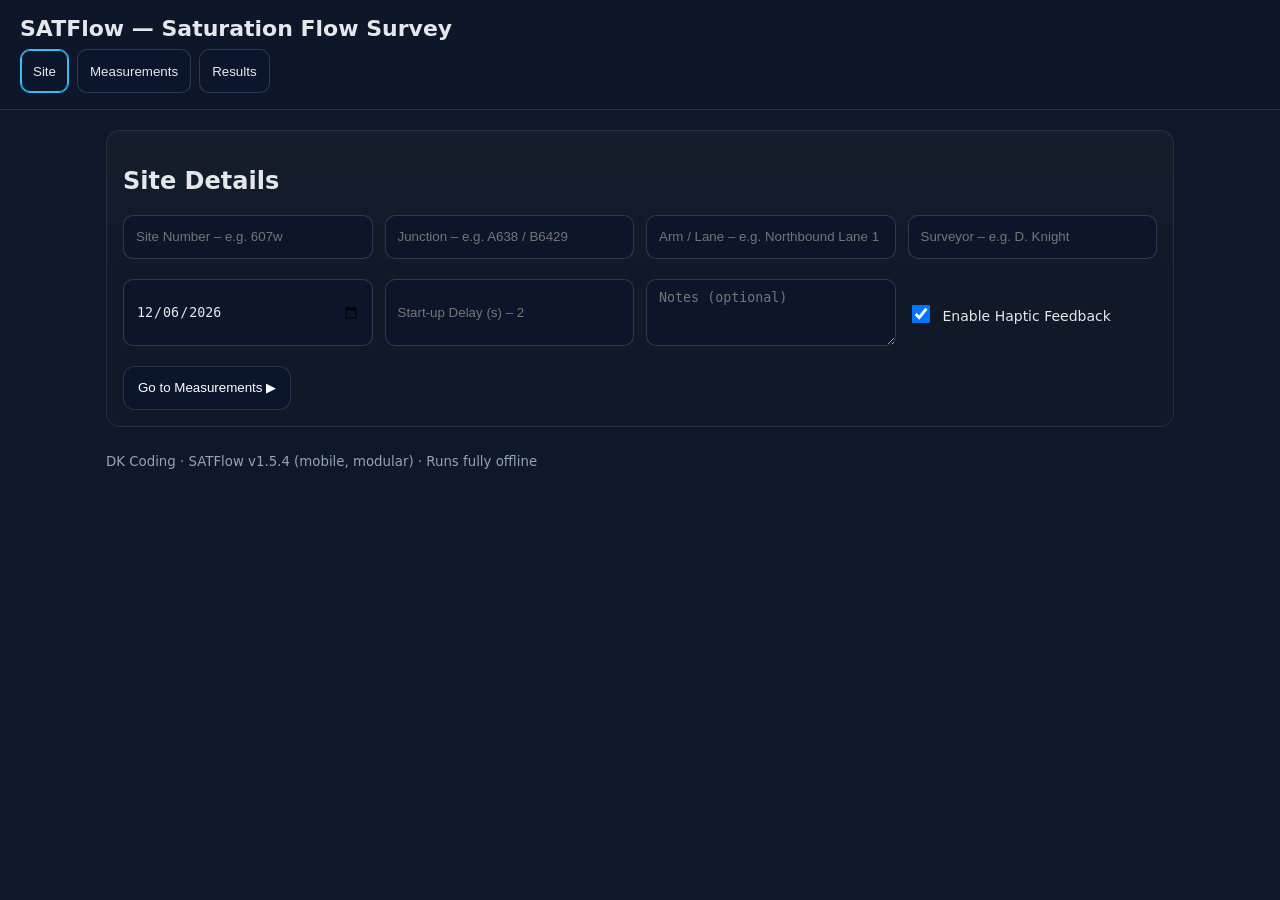
==== commit 9f553f7b: "Add files via upload" ====
--- a/index.html
+++ b/index.html
@@ -4,7 +4,7 @@
   <meta charset="UTF-8" />
   <meta name="viewport" content="width=device-width, initial-scale=1.0, viewport-fit=cover"/>
   <meta name="theme-color" content="#0f172a"/>
-  <title>SATFlow — Saturation Flow Survey (v1.5.2 modular)</title>
+  <title>SATFlow — Saturation Flow Survey (v1.5.4 modular)</title>
   <link rel="stylesheet" href="css/styles.css"/>
 </head>
 <body>
@@ -68,7 +68,7 @@
     </section>
   </main>
 
-  <footer><small>DK Coding · SATFlow v1.5.2 (mobile, modular) · Runs fully offline</small></footer>
+  <footer><small>DK Coding · SATFlow v1.5.4 (mobile, modular) · Runs fully offline</small></footer>
 
   <div class="controls controls-docked controls-hidden" id="dock">
     <div class="veh-grid">
--- a/css/styles.css
+++ b/css/styles.css
@@ -1,4 +1,4 @@
-/* SATFlow v1.5.2 (mobile, modular) — compact Site tab */
+/* SATFlow v1.5.4 — compact Site tab + date auto-fill + iPhone haptic fallback */
 :root{--bg:#0f172a;--card:#111827;--text:#e5e7eb;--muted:#94a3b8;--accent:#38bdf8;--accent-2:#22c55e;--danger:#ef4444;--mono:ui-monospace,SFMono-Regular,Menlo,Monaco,Consolas,'Courier New',monospace;--tap:44px}
 *{box-sizing:border-box}html,body{height:100%}
 body{margin:0;font-family:system-ui,-apple-system,Segoe UI,Roboto,Ubuntu,Cantarell,Noto Sans,Helvetica Neue,Arial;background:#0f172a;color:#e5e7eb;-webkit-text-size-adjust:100%}
@@ -27,13 +27,17 @@
 .controls-docked{position:fixed;left:0;right:0;bottom:0;padding:10px 12px calc(10px + env(safe-area-inset-bottom)) 12px;background:linear-gradient(0deg,rgba(15,23,42,.98),rgba(15,23,42,.92) 60%,transparent);border-top:1px solid rgba(148,163,184,.18);display:grid;grid-template-columns:1fr;gap:8px;z-index:50;transition:transform .2s ease,opacity .2s ease}
 .controls-hidden{opacity:0;pointer-events:none;transform:translateY(100%)}
 .veh-grid{display:grid;grid-template-columns:1fr 1fr;gap:10px}
-button{border:1px solid rgba(148,163,184,.2);border-radius:12px;padding:10px 14px;min-height:var(--tap);background:#0b162d;color:var(--text);cursor:pointer}
+button{border:1px solid rgba(148,163,184,.2);border-radius:12px;padding:10px 14px;min-height:var(--tap);background:#0b162d;color:#fff;cursor:pointer;transition:transform .12s ease, box-shadow .12s ease}
 button.primary{background:#0a213e;border-color:var(--accent)}
 button.secondary{background:#0b2a19;border-color:var(--accent-2)}
 button.danger{background:#2a0b0b;border-color:var(--danger)}
 button.ghost{background:transparent}
 button.wide{width:100%}
 button:disabled{opacity:.5;cursor:not-allowed}
+/* Visual 'pulse' used when haptics are unavailable (e.g., iPhone Safari) */
+button.pulse{transform:scale(.97);box-shadow:0 0 0 3px rgba(255,255,255,.06) inset}
+@keyframes pulse-kf{0%{transform:scale(1)}50%{transform:scale(.97)}100%{transform:scale(1)}}
+button.pulse{animation:pulse-kf 120ms ease-out 1}
 .admin-row{display:flex;gap:10px;justify-content:space-between}
 body.dock-visible main{padding-bottom:140px}
 body.idle #dock .veh-grid{display:none}
@@ -43,8 +47,8 @@
 body.counting #green-btn{display:none !important}
 body.idle:not(.has-samples) #dock .admin-row{display:none}
 body.idle.has-samples #dock .admin-row{display:flex}
-.checkbox-row{display:flex;align-items:center;gap:10px;font-size:14px;color:var(--text)}
+.checkbox-row{display:flex;align-items:center;gap:10px;font-size:14px;color:#e5e7eb}
 .checkbox-row input{width:18px;height:18px}
-/* v1.5.1 patch: larger controls while counting */
+/* Larger controls while counting */
 body.counting #dock .veh-grid button,body.counting #dock #end-of-sat-btn{min-height:calc(var(--tap)*2);padding-top:16px;padding-bottom:16px;font-size:1.1rem}
 body.idle #dock #green-btn{min-height:var(--tap)}
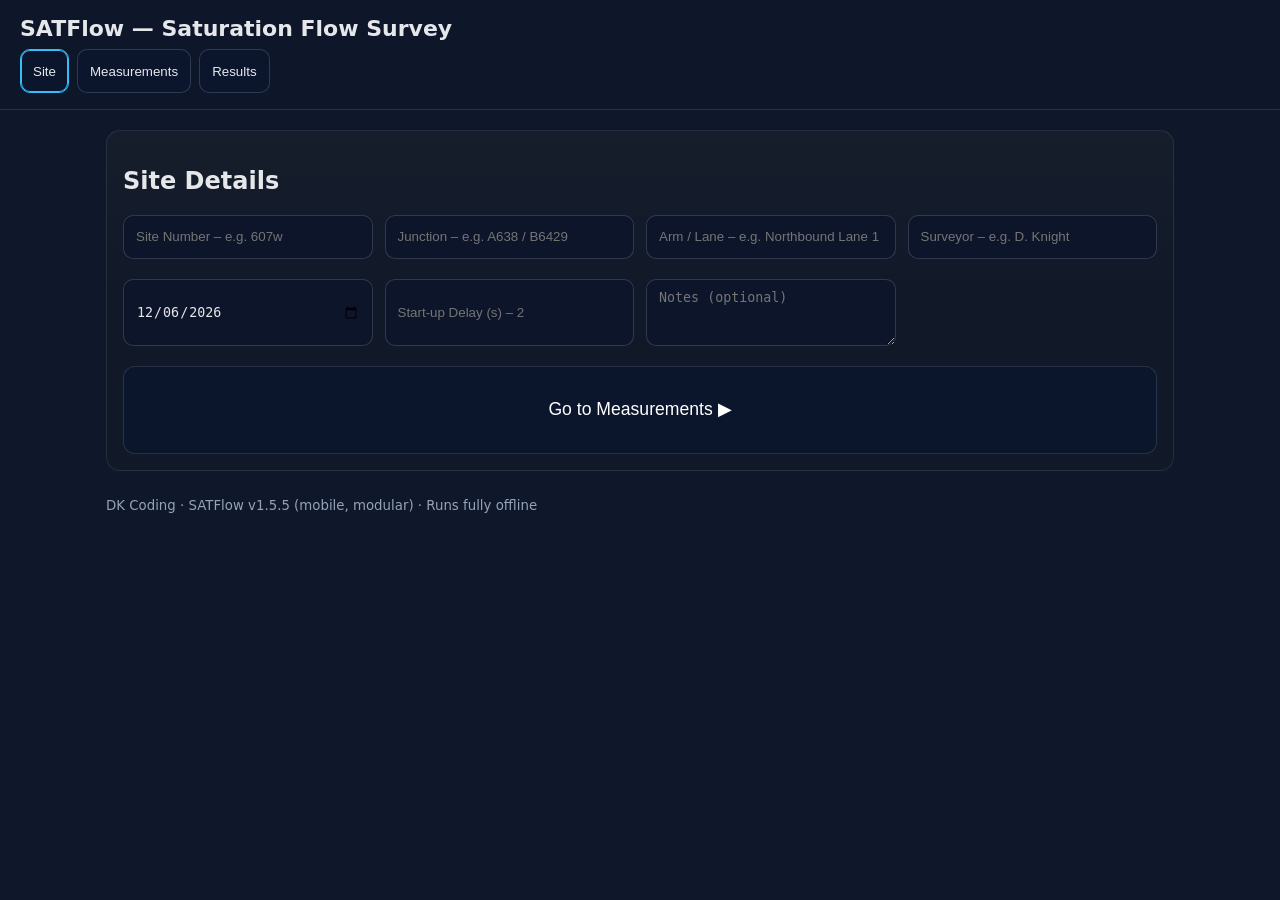
==== commit e8231ca5: "Add files via upload" ====
--- a/index.html
+++ b/index.html
@@ -4,7 +4,7 @@
   <meta charset="UTF-8" />
   <meta name="viewport" content="width=device-width, initial-scale=1.0, viewport-fit=cover"/>
   <meta name="theme-color" content="#0f172a"/>
-  <title>SATFlow — Saturation Flow Survey (v1.5.4 modular)</title>
+  <title>SATFlow — Saturation Flow Survey (v1.5.5 modular)</title>
   <link rel="stylesheet" href="css/styles.css"/>
 </head>
 <body>
@@ -18,7 +18,6 @@
   </header>
 
   <main>
-    <!-- Site Tab (compact placeholders) -->
     <section id="tab-site" class="tab active">
       <h2>Site Details</h2>
       <form id="site-form">
@@ -30,15 +29,13 @@
           <input type="date" id="date" />
           <input type="number" id="delay" step="0.1" min="0" placeholder="Start-up Delay (s) – 2" />
           <textarea id="notes" rows="3" placeholder="Notes (optional)"></textarea>
-          <label class="checkbox-row"><input type="checkbox" id="haptics-toggle" checked /> Enable Haptic Feedback</label>
         </div>
         <div class="actions">
-          <button type="button" id="start-measurements">Go to Measurements ▶</button>
+          <button type="button" id="start-measurements" class="cta-big">Go to Measurements ▶</button>
         </div>
       </form>
     </section>
 
-    <!-- Measurements Tab -->
     <section id="tab-measure" class="tab">
       <h2>Measurements</h2>
       <div class="status-row">
@@ -49,7 +46,6 @@
       <div id="last-sample" class="last-sample muted" style="display:none">Last Flow: <span id="last-flow" class="mono">—</span> (Sample <span id="last-sample-no" class="mono">—</span>)</div>
     </section>
 
-    <!-- Results Tab -->
     <section id="tab-results" class="tab">
       <h2>Results</h2>
       <div id="summary" class="summary"></div>
@@ -68,7 +64,7 @@
     </section>
   </main>
 
-  <footer><small>DK Coding · SATFlow v1.5.4 (mobile, modular) · Runs fully offline</small></footer>
+  <footer><small>DK Coding · SATFlow v1.5.5 (mobile, modular) · Runs fully offline</small></footer>
 
   <div class="controls controls-docked controls-hidden" id="dock">
     <div class="veh-grid">
--- a/css/styles.css
+++ b/css/styles.css
@@ -1,4 +1,4 @@
-/* SATFlow v1.5.4 — compact Site tab + date auto-fill + iPhone haptic fallback */
+/* SATFlow v1.5.5 — audible click & bigger CTA */
 :root{--bg:#0f172a;--card:#111827;--text:#e5e7eb;--muted:#94a3b8;--accent:#38bdf8;--accent-2:#22c55e;--danger:#ef4444;--mono:ui-monospace,SFMono-Regular,Menlo,Monaco,Consolas,'Courier New',monospace;--tap:44px}
 *{box-sizing:border-box}html,body{height:100%}
 body{margin:0;font-family:system-ui,-apple-system,Segoe UI,Roboto,Ubuntu,Cantarell,Noto Sans,Helvetica Neue,Arial;background:#0f172a;color:#e5e7eb;-webkit-text-size-adjust:100%}
@@ -27,17 +27,13 @@
 .controls-docked{position:fixed;left:0;right:0;bottom:0;padding:10px 12px calc(10px + env(safe-area-inset-bottom)) 12px;background:linear-gradient(0deg,rgba(15,23,42,.98),rgba(15,23,42,.92) 60%,transparent);border-top:1px solid rgba(148,163,184,.18);display:grid;grid-template-columns:1fr;gap:8px;z-index:50;transition:transform .2s ease,opacity .2s ease}
 .controls-hidden{opacity:0;pointer-events:none;transform:translateY(100%)}
 .veh-grid{display:grid;grid-template-columns:1fr 1fr;gap:10px}
-button{border:1px solid rgba(148,163,184,.2);border-radius:12px;padding:10px 14px;min-height:var(--tap);background:#0b162d;color:#fff;cursor:pointer;transition:transform .12s ease, box-shadow .12s ease}
+button{border:1px solid rgba(148,163,184,.2);border-radius:12px;padding:10px 14px;min-height:var(--tap);background:#0b162d;color:#fff;cursor:pointer}
 button.primary{background:#0a213e;border-color:var(--accent)}
 button.secondary{background:#0b2a19;border-color:var(--accent-2)}
 button.danger{background:#2a0b0b;border-color:var(--danger)}
 button.ghost{background:transparent}
 button.wide{width:100%}
 button:disabled{opacity:.5;cursor:not-allowed}
-/* Visual 'pulse' used when haptics are unavailable (e.g., iPhone Safari) */
-button.pulse{transform:scale(.97);box-shadow:0 0 0 3px rgba(255,255,255,.06) inset}
-@keyframes pulse-kf{0%{transform:scale(1)}50%{transform:scale(.97)}100%{transform:scale(1)}}
-button.pulse{animation:pulse-kf 120ms ease-out 1}
 .admin-row{display:flex;gap:10px;justify-content:space-between}
 body.dock-visible main{padding-bottom:140px}
 body.idle #dock .veh-grid{display:none}
@@ -47,8 +43,8 @@
 body.counting #green-btn{display:none !important}
 body.idle:not(.has-samples) #dock .admin-row{display:none}
 body.idle.has-samples #dock .admin-row{display:flex}
-.checkbox-row{display:flex;align-items:center;gap:10px;font-size:14px;color:#e5e7eb}
-.checkbox-row input{width:18px;height:18px}
 /* Larger controls while counting */
 body.counting #dock .veh-grid button,body.counting #dock #end-of-sat-btn{min-height:calc(var(--tap)*2);padding-top:16px;padding-bottom:16px;font-size:1.1rem}
 body.idle #dock #green-btn{min-height:var(--tap)}
+/* XXL CTA for Site -> Measurements */
+#start-measurements.cta-big{width:100%;min-height:calc(var(--tap)*2);font-size:1.1rem}
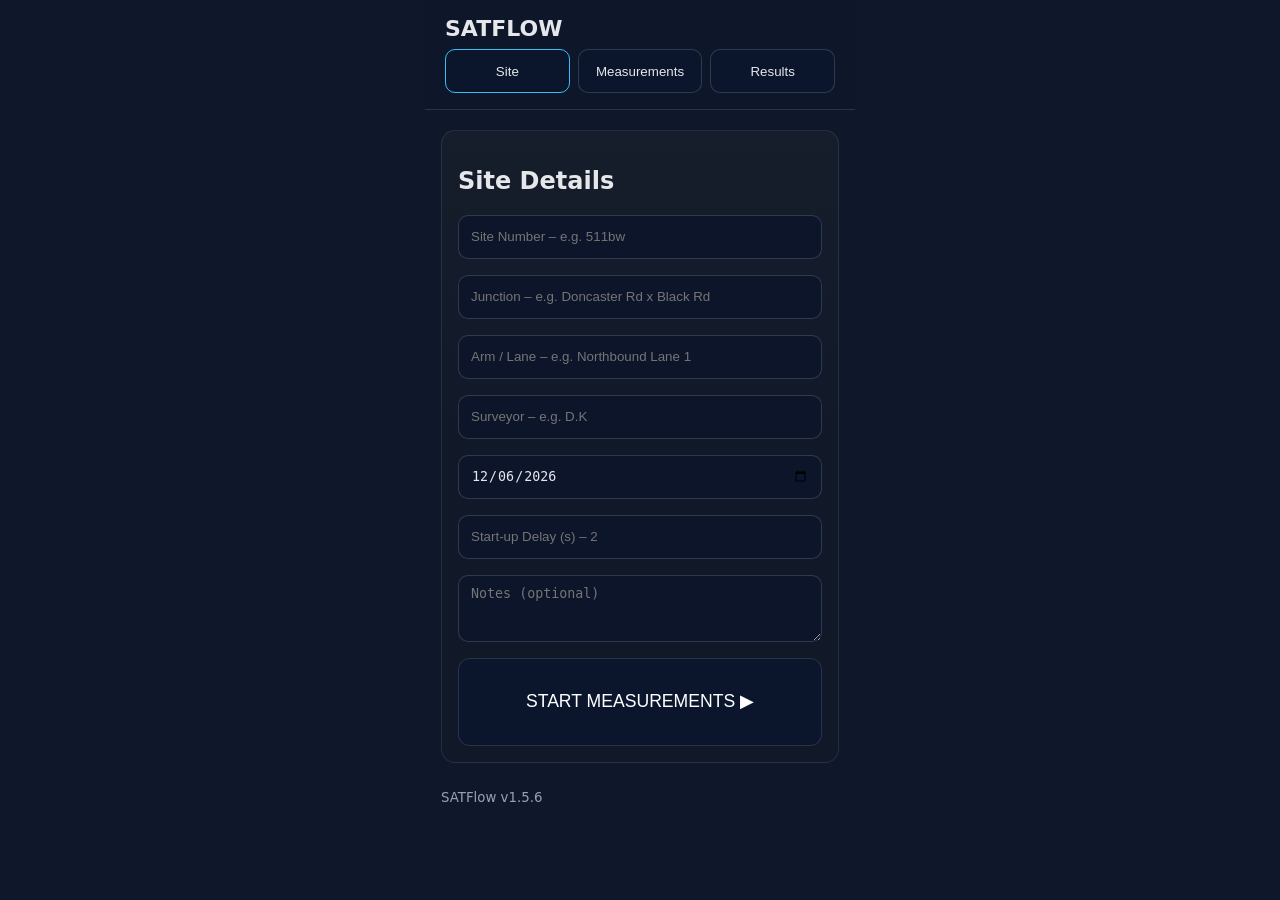
==== commit c17ceec3: "Add files via upload reformatted for mobile use" ====
--- a/index.html
+++ b/index.html
@@ -4,12 +4,14 @@
   <meta charset="UTF-8" />
   <meta name="viewport" content="width=device-width, initial-scale=1.0, viewport-fit=cover"/>
   <meta name="theme-color" content="#0f172a"/>
-  <title>SATFlow — Saturation Flow Survey (v1.5.5 modular)</title>
+  <title>SATFLOW</title>
   <link rel="stylesheet" href="css/styles.css"/>
+
+
 </head>
 <body>
   <header>
-    <h1>SATFlow — Saturation Flow Survey</h1>
+    <h1>SATFLOW</h1>
     <nav>
       <button class="tab-btn active" data-tab="site">Site</button>
       <button class="tab-btn" data-tab="measure">Measurements</button>
@@ -22,32 +24,47 @@
       <h2>Site Details</h2>
       <form id="site-form">
         <div class="grid compact">
-          <input type="text" id="site" placeholder="Site Number – e.g. 607w" />
-          <input type="text" id="junction" placeholder="Junction – e.g. A638 / B6429" />
+          <input type="text" id="site" placeholder="Site Number – e.g. 511bw" />
+          <input type="text" id="junction" placeholder="Junction – e.g. Doncaster Rd x Black Rd" />
           <input type="text" id="arm" placeholder="Arm / Lane – e.g. Northbound Lane 1" />
-          <input type="text" id="surveyor" placeholder="Surveyor – e.g. D. Knight" />
+          <input type="text" id="surveyor" placeholder="Surveyor – e.g. D.K" />
           <input type="date" id="date" />
           <input type="number" id="delay" step="0.1" min="0" placeholder="Start-up Delay (s) – 2" />
           <textarea id="notes" rows="3" placeholder="Notes (optional)"></textarea>
         </div>
         <div class="actions">
-          <button type="button" id="start-measurements" class="cta-big">Go to Measurements ▶</button>
+          <button type="button" id="start-measurements" class="cta-big">START MEASUREMENTS ▶</button>
         </div>
       </form>
     </section>
 
     <section id="tab-measure" class="tab">
-      <h2>Measurements</h2>
+      <h2>SURVEY</h2>
       <div class="status-row">
         <div class="status-box"><div class="status-label">Timer</div><div id="timer-display" class="mono big">00:00.00</div><div id="delay-hint" class="hint muted">Counting starts 2s after Green</div></div>
         <div class="status-box"><div class="status-label">Current PCU</div><div id="pcu-display" class="mono big">0</div></div>
         <div class="status-box"><div class="status-label">Live Sat. Flow (pcu/h)</div><div id="live-flow" class="mono">—</div></div>
       </div>
       <div id="last-sample" class="last-sample muted" style="display:none">Last Flow: <span id="last-flow" class="mono">—</span> (Sample <span id="last-sample-no" class="mono">—</span>)</div>
+      <div class="controls controls-docked controls-hidden" id="dock">
+    <div class="veh-grid">
+      <button id="btn-car" class="secondary" disabled>Car</button>
+      <button id="btn-lgv" class="secondary" disabled>LGV</button>
+      <button id="btn-hgv" class="secondary" disabled>Bus/HGV</button>
+      <button id="btn-cycle" class="secondary" disabled>Cycle</button>
+    </div>
+    <button id="green-btn" class="primary wide">Green</button>
+    <button id="end-of-sat-btn" class="danger wide" style="display:none">EndOfSat</button>
+    <div class="admin-row">
+      <button id="end-survey-btn" class="danger">End Survey</button>
+      <button id="delete-last-btn" class="ghost">Del Last</button>
+    </div>
+  </div>
+    
     </section>
 
     <section id="tab-results" class="tab">
-      <h2>Results</h2>
+      <h2>RESULTS</h2>
       <div id="summary" class="summary"></div>
       <div class="actions">
         <button id="export-csv" class="secondary">Export CSV</button>
@@ -64,22 +81,9 @@
     </section>
   </main>
 
-  <footer><small>DK Coding · SATFlow v1.5.5 (mobile, modular) · Runs fully offline</small></footer>
+  <footer><small>SATFlow v1.5.6</small></footer>
 
-  <div class="controls controls-docked controls-hidden" id="dock">
-    <div class="veh-grid">
-      <button id="btn-car" class="secondary" disabled>Car +1</button>
-      <button id="btn-lgv" class="secondary" disabled>LGV +1.5</button>
-      <button id="btn-hgv" class="secondary" disabled>Bus/HGV +2</button>
-      <button id="btn-cycle" class="secondary" disabled>Cycle +0.5</button>
-    </div>
-    <button id="green-btn" class="primary wide">Green</button>
-    <button id="end-of-sat-btn" class="danger wide" style="display:none">End of Sat</button>
-    <div class="admin-row">
-      <button id="end-survey-btn" class="danger">End Survey</button>
-      <button id="delete-last-btn" class="ghost">Delete Last Sample</button>
-    </div>
-  </div>
+
 
   <script type="module" src="scripts/main.js"></script>
 </body>
--- a/css/styles.css
+++ b/css/styles.css
@@ -1,4 +1,4 @@
-/* SATFlow v1.5.5 — audible click & bigger CTA */
+/* SATFlow v1.5.6 — audible click & bigger CTA */
 :root{--bg:#0f172a;--card:#111827;--text:#e5e7eb;--muted:#94a3b8;--accent:#38bdf8;--accent-2:#22c55e;--danger:#ef4444;--mono:ui-monospace,SFMono-Regular,Menlo,Monaco,Consolas,'Courier New',monospace;--tap:44px}
 *{box-sizing:border-box}html,body{height:100%}
 body{margin:0;font-family:system-ui,-apple-system,Segoe UI,Roboto,Ubuntu,Cantarell,Noto Sans,Helvetica Neue,Arial;background:#0f172a;color:#e5e7eb;-webkit-text-size-adjust:100%}
@@ -48,3 +48,174 @@
 body.idle #dock #green-btn{min-height:var(--tap)}
 /* XXL CTA for Site -> Measurements */
 #start-measurements.cta-big{width:100%;min-height:calc(var(--tap)*2);font-size:1.1rem}
+
+/* ...existing code...*/
+/* Stack site details inputs vertically */
+  #tab-site .grid {
+    display: flex !important;
+    flex-direction: column;
+    gap: 0.5rem;
+    align-items: stretch;
+  }
+  #tab-site .grid input,
+  #tab-site .grid textarea,
+  #tab-site .grid select {
+    width: 100%;
+    box-sizing: border-box;
+  }
+
+  /* make the actions area sit under the inputs */
+#tab-site .grid + .actions,
+#tab-site .grid .actions {
+    margin-top: 0.5rem;
+}
+
+/* Limit Site Details area to typical iPhone 16 Pro width */
+#tab-site {
+  width: 100%;
+  max-width: 430px; /* ~iPhone 16 Pro CSS width */
+  margin-left: auto;
+  margin-right: auto;
+}
+
+/* Limit Measurements (survey) area to typical iPhone 16 Pro width */
+#tab-measure {
+  width: 100%;
+  max-width: 430px; /* ~iPhone 16 Pro CSS width */
+  margin-left: auto;
+  margin-right: auto;
+}
+
+/* Increase green button size by 50% */
+#green-btn {
+  min-height: calc(var(--tap) * 1.5) !important; /* from 44px -> ~66px */
+  padding-top: 14px;
+  padding-bottom: 14px;
+  font-size: 1.25rem;
+}
+/* ensure idle-state rule is consistent */
+body.idle #dock #green-btn { min-height: calc(var(--tap) * 1.5) !important; }
+/* ...existing code... */
+
+/* constrain entire app to iPhone 16 Pro width (approx. 430px) */
+:root{--iphone-max-width:430px}
+
+/* header, main and footer should sit inside the phone width */
+header,
+main,
+footer {
+  max-width: var(--iphone-max-width);
+  margin-left: auto;
+  margin-right: auto;
+  width: 100%;
+  box-sizing: border-box;
+}
+
+/* reduce the global main max width (overrides previous larger value) */
+main{max-width:var(--iphone-max-width);margin:20px auto;padding:0 16px}
+
+/* footer constrained too */
+footer{max-width:var(--iphone-max-width);margin:24px auto 40px;padding:0 16px;color:#94a3b8}
+
+/* ensure tabs/cards fill the constrained width */
+.tab{width:100%}
+
+/* controls dock should be centered and no wider than the phone width */
+.controls-docked{
+  left:0;
+  right:0;
+  width:100%;
+  max-width:var(--iphone-max-width);
+  margin-left:auto;
+  margin-right:auto;
+  box-sizing:border-box;
+  padding-left:12px;
+  padding-right:12px;
+}
+
+/* ensure wide buttons inside dock respect the phone width */
+.controls-docked button.wide{width:100%}
+
+/* table wrap should not exceed phone width and scroll horizontally if needed */
+.table-wrap{max-width:100%;overflow:auto}
+
+/* keep existing iPhone-specific tab limits (reinforce) */
+#tab-site, #tab-measure { width:100%; max-width:var(--iphone-max-width); margin-left:auto; margin-right:auto; }
+/* ...existing code... */
+
+// ...existing code...
+/* When #dock is inside the Measurements tab, make it stick to the tab bottom
+   so it remains inside the iPhone width and above the footer. */
+#tab-measure {
+  position: relative; /* containing block for sticky/absolute placement */
+  padding-bottom: calc((var(--tap) * 3) + env(safe-area-inset-bottom) + 16px); /* room for controls */
+}
+
+#tab-measure #dock {
+  position: sticky;
+  bottom: calc(env(safe-area-inset-bottom) + 8px);
+  left: 0;
+  right: 0;
+  margin: 0 auto;
+  width: 100%;
+  max-width: var(--iphone-max-width);
+  box-sizing: border-box;
+  z-index: 40;
+  transform: none !important; /* override transitions that expect fixed */
+}
+
+/* keep dock internals sized as before */
+#tab-measure #dock .veh-grid { display:grid; grid-template-columns:1fr 1fr; gap:10px; }
+#tab-measure #dock button.wide{width:100%}
+
+/* ensure fixed-position rules don't conflict when dock is inside the tab */
+#tab-measure #dock.controls-hidden { opacity:0; pointer-events:none; transform:none; }
+/* ...existing code... */
+
+// ...existing code...
+/* Make Results tab action buttons equal width across the results box */
+#tab-results .actions {
+  display: flex;
+  gap: 8px;
+  width: 100%;
+}
+#tab-results .actions button {
+  flex: 1 1 0;
+  min-width: 0; /* prevents overflow when using flex */
+  box-sizing: border-box;
+}
+/* ...existing code... */
+// ...existing code...
+/* Make top tab selectors equal width across the header (inside phone bounds) */
+header nav {
+  display: flex;
+  gap: 8px;
+  width: 100%;
+  box-sizing: border-box;
+  justify-content: space-between;
+  overflow: hidden; /* avoid horizontal scroll inside phone width */
+}
+header .tab-btn {
+  flex: 1 1 0;
+  min-width: 0; /* prevents overflow when using flex */
+  text-align: center;
+}
+/* ensure active state visual still applies */
+header .tab-btn.active { box-shadow: none; }
+/* ...existing code... */
+/* show veh-grid in idle and make buttons same large size as when counting */
+body.idle #dock .veh-grid { display: grid; }
+body.idle #dock .veh-grid button,
+body.idle #dock #end-of-sat-btn {
+  min-height: calc(var(--tap) * 2);
+  padding-top: 16px;
+  padding-bottom: 16px;
+  font-size: 1.1rem;
+}
+
+/* Hide count buttons when idle */
+body.idle #dock .veh-grid,
+body.idle #dock .veh-grid button {
+  display: none !important;
+}
+/* ...existing code... */
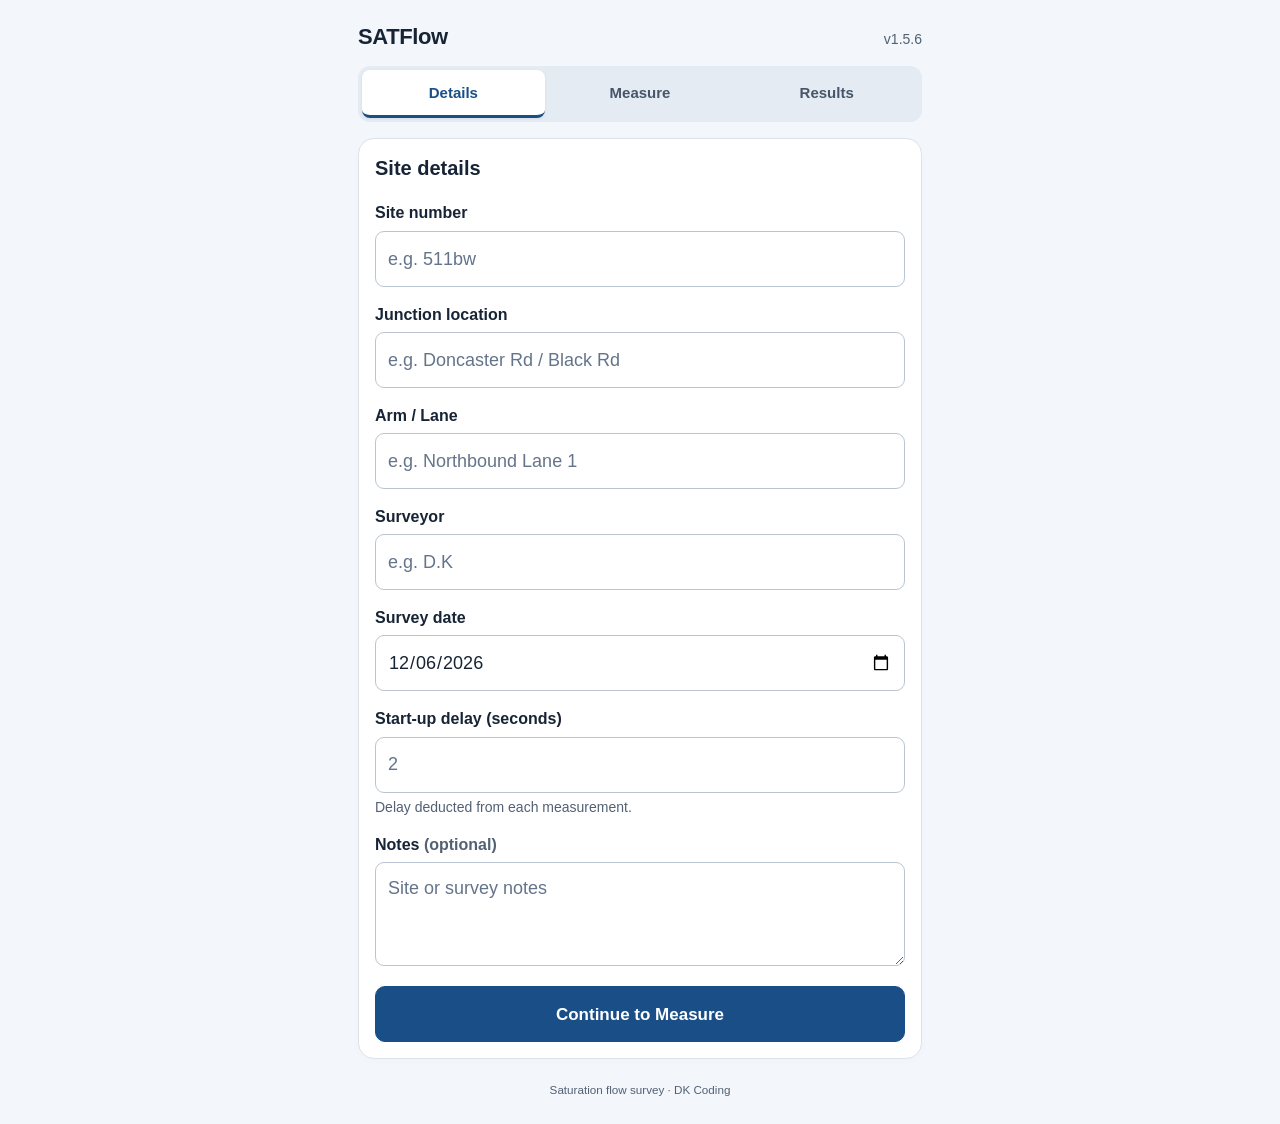
==== commit 68d5b217: "Match SATFlow mobile presentation to MOVA Speed Survey" ====
--- a/index.html
+++ b/index.html
@@ -1,90 +1,89 @@
-<!DOCTYPE html>
-<html lang="en">
-<head>
-  <meta charset="UTF-8" />
-  <meta name="viewport" content="width=device-width, initial-scale=1.0, viewport-fit=cover"/>
-  <meta name="theme-color" content="#0f172a"/>
-  <title>SATFLOW</title>
-  <link rel="stylesheet" href="css/styles.css"/>
-
-
-</head>
-<body>
-  <header>
-    <h1>SATFLOW</h1>
-    <nav>
-      <button class="tab-btn active" data-tab="site">Site</button>
-      <button class="tab-btn" data-tab="measure">Measurements</button>
-      <button class="tab-btn" data-tab="results">Results</button>
-    </nav>
-  </header>
-
-  <main>
-    <section id="tab-site" class="tab active">
-      <h2>Site Details</h2>
-      <form id="site-form">
-        <div class="grid compact">
-          <input type="text" id="site" placeholder="Site Number – e.g. 511bw" />
-          <input type="text" id="junction" placeholder="Junction – e.g. Doncaster Rd x Black Rd" />
-          <input type="text" id="arm" placeholder="Arm / Lane – e.g. Northbound Lane 1" />
-          <input type="text" id="surveyor" placeholder="Surveyor – e.g. D.K" />
-          <input type="date" id="date" />
-          <input type="number" id="delay" step="0.1" min="0" placeholder="Start-up Delay (s) – 2" />
-          <textarea id="notes" rows="3" placeholder="Notes (optional)"></textarea>
-        </div>
-        <div class="actions">
-          <button type="button" id="start-measurements" class="cta-big">START MEASUREMENTS ▶</button>
-        </div>
-      </form>
-    </section>
-
-    <section id="tab-measure" class="tab">
-      <h2>SURVEY</h2>
-      <div class="status-row">
-        <div class="status-box"><div class="status-label">Timer</div><div id="timer-display" class="mono big">00:00.00</div><div id="delay-hint" class="hint muted">Counting starts 2s after Green</div></div>
-        <div class="status-box"><div class="status-label">Current PCU</div><div id="pcu-display" class="mono big">0</div></div>
-        <div class="status-box"><div class="status-label">Live Sat. Flow (pcu/h)</div><div id="live-flow" class="mono">—</div></div>
-      </div>
-      <div id="last-sample" class="last-sample muted" style="display:none">Last Flow: <span id="last-flow" class="mono">—</span> (Sample <span id="last-sample-no" class="mono">—</span>)</div>
-      <div class="controls controls-docked controls-hidden" id="dock">
-    <div class="veh-grid">
-      <button id="btn-car" class="secondary" disabled>Car</button>
-      <button id="btn-lgv" class="secondary" disabled>LGV</button>
-      <button id="btn-hgv" class="secondary" disabled>Bus/HGV</button>
-      <button id="btn-cycle" class="secondary" disabled>Cycle</button>
-    </div>
-    <button id="green-btn" class="primary wide">Green</button>
-    <button id="end-of-sat-btn" class="danger wide" style="display:none">EndOfSat</button>
-    <div class="admin-row">
-      <button id="end-survey-btn" class="danger">End Survey</button>
-      <button id="delete-last-btn" class="ghost">Del Last</button>
-    </div>
-  </div>
-    
-    </section>
-
-    <section id="tab-results" class="tab">
-      <h2>RESULTS</h2>
-      <div id="summary" class="summary"></div>
-      <div class="actions">
-        <button id="export-csv" class="secondary">Export CSV</button>
-        <button id="export-txt" class="secondary">Export TXT</button>
-        <button id="reset-survey-btn" class="danger">Reset Survey</button>
-      </div>
-      <div class="table-wrap">
-        <table>
-          <thead><tr><th>Sample</th><th>PCU</th><th>Seconds</th><th>Flow (pcu/h)</th><th>Car</th><th>LGV</th><th>HGV</th><th>Cycle</th></tr></thead>
-          <tbody id="results-body"></tbody>
-          <tfoot><tr id="results-totals-row"></tr></tfoot>
-        </table>
-      </div>
-    </section>
-  </main>
-
-  <footer><small>SATFlow v1.5.6</small></footer>
-
-
-
-  <script type="module" src="scripts/main.js"></script>
-</body>
-</html>
+<!DOCTYPE html>
+<html lang="en">
+<head>
+  <meta charset="UTF-8" />
+  <meta name="viewport" content="width=device-width, initial-scale=1.0, viewport-fit=cover" />
+  <meta name="theme-color" content="#f3f6fa" />
+  <title>SATFlow</title>
+  <link rel="stylesheet" href="css/styles.css" />
+</head>
+<body>
+  <div class="app-shell">
+    <header>
+      <div class="app-header"><h1>SATFlow</h1><small class="app-version">v1.5.6</small></div>
+      <nav aria-label="Survey screens">
+        <button class="tab-btn active" data-tab="site" aria-controls="tab-site">Details</button>
+        <button class="tab-btn" data-tab="measure" aria-controls="tab-measure">Measure</button>
+        <button class="tab-btn" data-tab="results" aria-controls="tab-results">Results</button>
+      </nav>
+    </header>
+    <main>
+      <section id="tab-site" class="tab active" aria-labelledby="details-heading">
+        <h2 id="details-heading">Site details</h2>
+        <form id="site-form">
+          <div class="grid compact">
+            <div class="field"><label for="site">Site number</label><input type="text" id="site" placeholder="e.g. 511bw" /></div>
+            <div class="field"><label for="junction">Junction location</label><input type="text" id="junction" placeholder="e.g. Doncaster Rd / Black Rd" /></div>
+            <div class="field"><label for="arm">Arm / Lane</label><input type="text" id="arm" placeholder="e.g. Northbound Lane 1" /></div>
+            <div class="field"><label for="surveyor">Surveyor</label><input type="text" id="surveyor" placeholder="e.g. D.K" /></div>
+            <div class="field"><label for="date">Survey date</label><input type="date" id="date" /></div>
+            <div class="field"><label for="delay">Start-up delay (seconds)</label><input type="number" id="delay" step="0.1" min="0" placeholder="2" aria-describedby="delay-help" /><p id="delay-help" class="hint">Delay deducted from each measurement.</p></div>
+            <div class="field"><label for="notes">Notes <span class="muted">(optional)</span></label><textarea id="notes" rows="3" placeholder="Site or survey notes"></textarea></div>
+          </div>
+          <div class="actions"><button type="button" id="start-measurements" class="primary-action">Continue to Measure</button></div>
+        </form>
+      </section>
+      <section id="tab-measure" class="tab" aria-label="Measurements">
+        <div id="last-sample" class="last-sample" style="display:none" aria-live="polite">
+          <div class="last-sample-heading"><strong>Last sample</strong><span>Sample <span id="last-sample-no">—</span></span></div>
+          <div class="last-sample-value"><strong id="last-flow">—</strong><span>pcu/h</span></div>
+        </div>
+        <div class="timer-box"><div class="status-label">Timer</div><div id="timer-display" class="big">00:00.00</div><div id="delay-hint" class="hint">Counting starts 2s after Green</div></div>
+        <div class="status-row">
+          <div class="status-box"><div class="status-label">Current PCU</div><div id="pcu-display" class="metric-value">0</div></div>
+          <div class="status-box"><div class="status-label">Live flow <span>(pcu/h)</span></div><div id="live-flow" class="metric-value">—</div></div>
+        </div>
+        <div class="controls controls-hidden" id="dock">
+          <div class="veh-grid" aria-label="Record a vehicle">
+            <button id="btn-car" class="vehicle" disabled>Car <small>1 PCU</small></button>
+            <button id="btn-lgv" class="vehicle" disabled>LGV <small>1.5 PCU</small></button>
+            <button id="btn-hgv" class="vehicle" disabled>Bus / HGV <small>2 PCU</small></button>
+            <button id="btn-cycle" class="vehicle" disabled>Cycle <small>0.5 PCU</small></button>
+          </div>
+          <div class="timing-action">
+            <button id="green-btn" class="primary">Green</button>
+            <button id="end-of-sat-btn" class="danger" style="display:none">End of Sat</button>
+          </div>
+          <div class="admin-row">
+            <button id="delete-last-btn" class="secondary">Delete Last Sample</button>
+            <button id="end-survey-btn" class="secondary">End Survey</button>
+          </div>
+        </div>
+      </section>
+      <section id="tab-results" class="tab" aria-labelledby="results-heading">
+        <h2 id="results-heading">Survey results</h2>
+        <div id="summary" class="summary" aria-live="polite"></div>
+        <div class="actions export-actions"><button id="export-csv" class="primary-action">Save CSV</button><button id="export-txt" class="secondary">Save TXT</button></div>
+        <div id="sample-section" class="sample-section">
+          <div class="section-heading"><h3>Recorded samples</h3><span id="sample-count" class="muted">0 samples</span></div>
+          <p id="samples-empty" class="empty-state">No samples recorded yet.</p>
+          <div class="table-wrap" tabindex="0" role="region" aria-label="Recorded samples: scroll for vehicle counts">
+            <table id="samples-table">
+              <caption class="sr-only">Retained survey samples, newest first. Totals include all samples.</caption>
+              <thead><tr><th scope="col">Sample</th><th scope="col">PCU</th><th scope="col">Seconds</th><th scope="col">Flow<br />(pcu/h)</th><th scope="col">Car</th><th scope="col">LGV</th><th scope="col">HGV</th><th scope="col">Cycle</th></tr></thead>
+              <tbody id="results-body"></tbody>
+              <tfoot><tr id="results-totals-row"></tr></tfoot>
+            </table>
+          </div>
+          <button id="samples-toggle" class="table-toggle" aria-expanded="false" aria-controls="results-body" hidden>Show all samples</button>
+          <p class="table-note">Swipe the table to see vehicle counts. Saved files include every sample.</p>
+        </div>
+        <div class="clear-action"><button id="reset-survey-btn" class="ghost">Reset Survey</button></div>
+      </section>
+    </main>
+    <footer><small>Saturation flow survey · DK Coding</small></footer>
+  </div>
+  <script type="module" src="scripts/main.js"></script>
+  <script type="module" src="scripts/presentation.js"></script>
+</body>
+</html>
--- a/css/styles.css
+++ b/css/styles.css
@@ -1,221 +1,86 @@
-/* SATFlow v1.5.6 — audible click & bigger CTA */
-:root{--bg:#0f172a;--card:#111827;--text:#e5e7eb;--muted:#94a3b8;--accent:#38bdf8;--accent-2:#22c55e;--danger:#ef4444;--mono:ui-monospace,SFMono-Regular,Menlo,Monaco,Consolas,'Courier New',monospace;--tap:44px}
-*{box-sizing:border-box}html,body{height:100%}
-body{margin:0;font-family:system-ui,-apple-system,Segoe UI,Roboto,Ubuntu,Cantarell,Noto Sans,Helvetica Neue,Arial;background:#0f172a;color:#e5e7eb;-webkit-text-size-adjust:100%}
-header{position:sticky;top:0;background:rgba(15,23,42,.85);backdrop-filter:blur(8px);border-bottom:1px solid rgba(148,163,184,.2);padding:16px 20px;z-index:10}
-h1{margin:0 0 8px;font-size:22px}
-nav{display:flex;gap:8px;overflow:auto}
-.tab-btn{padding:8px 12px;background:#0b162d;color:var(--text);border:1px solid rgba(148,163,184,.25);border-radius:10px;min-height:var(--tap)}
-.tab-btn.active{border-color:var(--accent);box-shadow:inset 0 0 0 1px var(--accent)}
-main{max-width:1100px;margin:20px auto;padding:0 16px}
-.tab{display:none;background:linear-gradient(180deg,rgba(255,255,255,.02),transparent 50%),#111827;border:1px solid rgba(148,163,184,.15);padding:16px;border-radius:14px}
-.tab.active{display:block}
-.grid{display:grid;grid-template-columns:repeat(auto-fit,minmax(240px,1fr));gap:12px}
-.grid.compact input,.grid.compact textarea{margin-bottom:8px}
-input,textarea{padding:10px 12px;border-radius:10px;border:1px solid rgba(148,163,184,.25);background:#0d152a;color:var(--text);min-height:var(--tap)}
-.actions{margin-top:12px;display:flex;gap:8px;flex-wrap:wrap}
-.status-row{display:grid;grid-template-columns:repeat(auto-fit,minmax(160px,1fr));gap:12px;margin-bottom:8px}
-.status-box{background:#0b162d;border:1px solid rgba(148,163,184,.2);padding:12px;border-radius:12px}
-.status-label{font-size:12px;color:var(--muted);margin-bottom:6px}
-.mono{font-family:var(--mono)}.big{font-size:26px}
-.summary{padding:12px;background:#0b162d;border:1px solid rgba(148,163,184,.2);border-radius:12px;margin-bottom:12px}
-.table-wrap{overflow:auto;border:1px solid rgba(148,163,184,.2);border-radius:12px}
-table{width:100%;border-collapse:collapse}
-th,td{padding:10px 12px;border-bottom:1px solid rgba(148,163,184,.15);font-family:var(--mono)}
-thead th{font-size:12px;color:var(--muted);background:#0c142a;position:sticky;top:0}
-footer{max-width:1100px;margin:24px auto 40px;padding:0 16px;color:#94a3b8}
-.controls-docked{position:fixed;left:0;right:0;bottom:0;padding:10px 12px calc(10px + env(safe-area-inset-bottom)) 12px;background:linear-gradient(0deg,rgba(15,23,42,.98),rgba(15,23,42,.92) 60%,transparent);border-top:1px solid rgba(148,163,184,.18);display:grid;grid-template-columns:1fr;gap:8px;z-index:50;transition:transform .2s ease,opacity .2s ease}
-.controls-hidden{opacity:0;pointer-events:none;transform:translateY(100%)}
-.veh-grid{display:grid;grid-template-columns:1fr 1fr;gap:10px}
-button{border:1px solid rgba(148,163,184,.2);border-radius:12px;padding:10px 14px;min-height:var(--tap);background:#0b162d;color:#fff;cursor:pointer}
-button.primary{background:#0a213e;border-color:var(--accent)}
-button.secondary{background:#0b2a19;border-color:var(--accent-2)}
-button.danger{background:#2a0b0b;border-color:var(--danger)}
-button.ghost{background:transparent}
-button.wide{width:100%}
-button:disabled{opacity:.5;cursor:not-allowed}
-.admin-row{display:flex;gap:10px;justify-content:space-between}
-body.dock-visible main{padding-bottom:140px}
-body.idle #dock .veh-grid{display:none}
-body.counting #dock .veh-grid{display:grid}
-body.counting #dock .admin-row{display:none}
-body.idle #end-of-sat-btn{display:none !important}
-body.counting #green-btn{display:none !important}
-body.idle:not(.has-samples) #dock .admin-row{display:none}
-body.idle.has-samples #dock .admin-row{display:flex}
-/* Larger controls while counting */
-body.counting #dock .veh-grid button,body.counting #dock #end-of-sat-btn{min-height:calc(var(--tap)*2);padding-top:16px;padding-bottom:16px;font-size:1.1rem}
-body.idle #dock #green-btn{min-height:var(--tap)}
-/* XXL CTA for Site -> Measurements */
-#start-measurements.cta-big{width:100%;min-height:calc(var(--tap)*2);font-size:1.1rem}
-
-/* ...existing code...*/
-/* Stack site details inputs vertically */
-  #tab-site .grid {
-    display: flex !important;
-    flex-direction: column;
-    gap: 0.5rem;
-    align-items: stretch;
-  }
-  #tab-site .grid input,
-  #tab-site .grid textarea,
-  #tab-site .grid select {
-    width: 100%;
-    box-sizing: border-box;
-  }
-
-  /* make the actions area sit under the inputs */
-#tab-site .grid + .actions,
-#tab-site .grid .actions {
-    margin-top: 0.5rem;
-}
-
-/* Limit Site Details area to typical iPhone 16 Pro width */
-#tab-site {
-  width: 100%;
-  max-width: 430px; /* ~iPhone 16 Pro CSS width */
-  margin-left: auto;
-  margin-right: auto;
-}
-
-/* Limit Measurements (survey) area to typical iPhone 16 Pro width */
-#tab-measure {
-  width: 100%;
-  max-width: 430px; /* ~iPhone 16 Pro CSS width */
-  margin-left: auto;
-  margin-right: auto;
-}
-
-/* Increase green button size by 50% */
-#green-btn {
-  min-height: calc(var(--tap) * 1.5) !important; /* from 44px -> ~66px */
-  padding-top: 14px;
-  padding-bottom: 14px;
-  font-size: 1.25rem;
-}
-/* ensure idle-state rule is consistent */
-body.idle #dock #green-btn { min-height: calc(var(--tap) * 1.5) !important; }
-/* ...existing code... */
-
-/* constrain entire app to iPhone 16 Pro width (approx. 430px) */
-:root{--iphone-max-width:430px}
-
-/* header, main and footer should sit inside the phone width */
-header,
-main,
-footer {
-  max-width: var(--iphone-max-width);
-  margin-left: auto;
-  margin-right: auto;
-  width: 100%;
-  box-sizing: border-box;
-}
-
-/* reduce the global main max width (overrides previous larger value) */
-main{max-width:var(--iphone-max-width);margin:20px auto;padding:0 16px}
-
-/* footer constrained too */
-footer{max-width:var(--iphone-max-width);margin:24px auto 40px;padding:0 16px;color:#94a3b8}
-
-/* ensure tabs/cards fill the constrained width */
-.tab{width:100%}
-
-/* controls dock should be centered and no wider than the phone width */
-.controls-docked{
-  left:0;
-  right:0;
-  width:100%;
-  max-width:var(--iphone-max-width);
-  margin-left:auto;
-  margin-right:auto;
-  box-sizing:border-box;
-  padding-left:12px;
-  padding-right:12px;
-}
-
-/* ensure wide buttons inside dock respect the phone width */
-.controls-docked button.wide{width:100%}
-
-/* table wrap should not exceed phone width and scroll horizontally if needed */
-.table-wrap{max-width:100%;overflow:auto}
-
-/* keep existing iPhone-specific tab limits (reinforce) */
-#tab-site, #tab-measure { width:100%; max-width:var(--iphone-max-width); margin-left:auto; margin-right:auto; }
-/* ...existing code... */
-
-// ...existing code...
-/* When #dock is inside the Measurements tab, make it stick to the tab bottom
-   so it remains inside the iPhone width and above the footer. */
-#tab-measure {
-  position: relative; /* containing block for sticky/absolute placement */
-  padding-bottom: calc((var(--tap) * 3) + env(safe-area-inset-bottom) + 16px); /* room for controls */
-}
-
-#tab-measure #dock {
-  position: sticky;
-  bottom: calc(env(safe-area-inset-bottom) + 8px);
-  left: 0;
-  right: 0;
-  margin: 0 auto;
-  width: 100%;
-  max-width: var(--iphone-max-width);
-  box-sizing: border-box;
-  z-index: 40;
-  transform: none !important; /* override transitions that expect fixed */
-}
-
-/* keep dock internals sized as before */
-#tab-measure #dock .veh-grid { display:grid; grid-template-columns:1fr 1fr; gap:10px; }
-#tab-measure #dock button.wide{width:100%}
-
-/* ensure fixed-position rules don't conflict when dock is inside the tab */
-#tab-measure #dock.controls-hidden { opacity:0; pointer-events:none; transform:none; }
-/* ...existing code... */
-
-// ...existing code...
-/* Make Results tab action buttons equal width across the results box */
-#tab-results .actions {
-  display: flex;
-  gap: 8px;
-  width: 100%;
-}
-#tab-results .actions button {
-  flex: 1 1 0;
-  min-width: 0; /* prevents overflow when using flex */
-  box-sizing: border-box;
-}
-/* ...existing code... */
-// ...existing code...
-/* Make top tab selectors equal width across the header (inside phone bounds) */
-header nav {
-  display: flex;
-  gap: 8px;
-  width: 100%;
-  box-sizing: border-box;
-  justify-content: space-between;
-  overflow: hidden; /* avoid horizontal scroll inside phone width */
-}
-header .tab-btn {
-  flex: 1 1 0;
-  min-width: 0; /* prevents overflow when using flex */
-  text-align: center;
-}
-/* ensure active state visual still applies */
-header .tab-btn.active { box-shadow: none; }
-/* ...existing code... */
-/* show veh-grid in idle and make buttons same large size as when counting */
-body.idle #dock .veh-grid { display: grid; }
-body.idle #dock .veh-grid button,
-body.idle #dock #end-of-sat-btn {
-  min-height: calc(var(--tap) * 2);
-  padding-top: 16px;
-  padding-bottom: 16px;
-  font-size: 1.1rem;
-}
-
-/* Hide count buttons when idle */
-body.idle #dock .veh-grid,
-body.idle #dock .veh-grid button {
-  display: none !important;
-}
-/* ...existing code... */+/* Shared visual language with MOVA Speed Survey; survey logic is unchanged. */
+:root { color-scheme: light; --ink: #172435; --muted: #526174; --accent: #194e87; --line: #dce3eb; }
+* { box-sizing: border-box; }
+body { margin: 0; background: #f3f6fa; color: var(--ink); font-family: -apple-system, BlinkMacSystemFont, "Segoe UI", Arial, sans-serif; font-size: 16px; line-height: 1.45; }
+.app-shell { max-width: 592px; margin: 0 auto; padding: max(16px, env(safe-area-inset-top)) max(14px, env(safe-area-inset-right)) calc(24px + env(safe-area-inset-bottom)) max(14px, env(safe-area-inset-left)); }
+.app-header { display: flex; align-items: baseline; justify-content: space-between; gap: 8px; margin-bottom: 16px; }
+h1 { margin: 0; font-size: 22px; line-height: 1.2; letter-spacing: -.4px; }
+h2 { margin: 0 0 20px; font-size: 20px; line-height: 1.3; }
+h3 { margin: 0; font-size: 18px; }
+.app-version, .muted, .hint, .table-note, footer { color: var(--muted); }
+.app-version { font-size: 14px; white-space: nowrap; }
+button, input, textarea { font: inherit; }
+button { min-height: 56px; min-width: 0; padding: 12px; border: 1px solid var(--line); border-radius: 10px; background: #eef2f7; color: var(--ink); font-size: 17px; font-weight: 600; line-height: 1.25; cursor: pointer; touch-action: manipulation; -webkit-tap-highlight-color: transparent; }
+button:active:not(:disabled) { filter: brightness(.94); }
+button:disabled { color: #657084; background: #e9edf2; cursor: default; }
+button:focus-visible, input:focus-visible, textarea:focus-visible, .table-wrap:focus-visible { outline: 3px solid #3b79b8; outline-offset: 3px; }
+[hidden] { display: none !important; }
+nav { display: flex; gap: 4px; padding: 4px; margin-bottom: 16px; background: #e5ebf2; border-radius: 12px; }
+.tab-btn { flex: 1 1 0; min-height: 48px; padding: 10px 4px; border: 0; border-bottom: 3px solid transparent; border-radius: 8px; font-size: 15px; background: transparent; color: #46556a; }
+.tab-btn.active { background: #fff; color: var(--accent); border-bottom-color: var(--accent); box-shadow: 0 1px 3px #192d4614; }
+main, .tab, .field { min-width: 0; }
+.tab { display: none; background: #fff; border: 1px solid var(--line); border-radius: 16px; padding: 16px; box-shadow: 0 2px 8px #192d4605; }
+.tab.active { display: block; }
+.grid { display: grid; gap: 16px; }
+label { display: block; margin-bottom: 6px; font-weight: 600; }
+input, textarea { display: block; width: 100%; min-width: 0; max-width: 100%; min-height: 56px; margin: 0; padding: 12px; border: 1px solid #b9c5d2; border-radius: 9px; color: var(--ink); background: #fff; font-size: 18px; }
+input[type="date"] { appearance: none; -webkit-appearance: none; text-align: left; }
+input::-webkit-date-and-time-value { text-align: left; min-width: 0; }
+input::placeholder, textarea::placeholder { color: #64748a; }
+textarea { resize: vertical; }
+.hint { font-size: 14px; margin: 4px 0 0; }
+.actions { display: grid; gap: 12px; margin-top: 20px; }
+.primary-action { width: 100%; background: var(--accent); border-color: var(--accent); color: #fff; }
+.last-sample { padding: 10px 12px; margin-bottom: 12px; border: 1px solid #c4d5e9; border-radius: 10px; background: #edf3fb; font-variant-numeric: tabular-nums; }
+.last-sample-heading { display: flex; flex-wrap: wrap; justify-content: space-between; gap: 4px 8px; font-size: 15px; }
+.last-sample-heading > span { color: var(--muted); font-size: 13px; }
+.last-sample-value { display: flex; align-items: baseline; gap: 6px; }
+.last-sample-value strong { font-size: 24px; }
+.last-sample-value > span { color: var(--muted); font-size: 14px; }
+.timer-box { text-align: center; margin-bottom: 12px; }
+.status-label { color: var(--muted); font-size: 14px; }
+.big { font-size: 34px; font-weight: 700; line-height: 1.25; font-variant-numeric: tabular-nums; }
+.status-row { display: grid; grid-template-columns: repeat(2, minmax(0, 1fr)); gap: 12px; margin-bottom: 16px; }
+.status-box { min-width: 0; padding: 10px 12px; border: 1px solid #e3e9f1; border-radius: 10px; background: #f4f7fb; }
+.metric-value { font-size: 24px; font-weight: 650; font-variant-numeric: tabular-nums; overflow-wrap: anywhere; }
+.status-label span { white-space: nowrap; }
+.controls { display: grid; gap: 16px; }
+.controls-hidden { display: none; }
+.veh-grid { display: none; grid-template-columns: repeat(2, minmax(0, 1fr)); gap: 12px; }
+body.counting .veh-grid { display: grid; }
+.vehicle { min-height: 80px; background: #edf3fb; border-color: #c4d5e9; color: #194e87; font-size: 22px; user-select: none; -webkit-user-select: none; }
+.vehicle small { display: block; margin-top: 4px; font-size: 14px; font-weight: 400; }
+.timing-action { text-align: center; }
+#green-btn { width: 164px; height: 164px; min-height: 164px; max-width: 164px; margin: 0 auto; padding: 0; border: 0; border-radius: 50%; background: #2e7d32; color: #fff; font-size: 30px; font-weight: 700; box-shadow: 0 4px 12px #183b2726; user-select: none; -webkit-user-select: none; }
+#end-of-sat-btn { width: 100%; min-height: 72px; background: #b42323; border-color: #b42323; color: #fff; font-size: 24px; }
+.admin-row { display: none; grid-template-columns: repeat(2, minmax(0, 1fr)); gap: 16px; }
+body.idle.has-samples .admin-row { display: grid; }
+.admin-row button { min-height: 64px; padding: 10px 8px; font-size: 16px; }
+#end-survey-btn { background: #edf3fb; border-color: #c4d5e9; color: #194e87; }
+.summary { padding: 16px; border: 1px solid #e3e9f1; border-radius: 10px; background: #f4f7fb; font-size: 16px; margin-bottom: 16px; }
+.summary strong { display: block; margin-top: 4px; font-size: 30px; font-variant-numeric: tabular-nums; }
+.summary:empty { display: none; }
+.export-actions { grid-template-columns: repeat(2, minmax(0, 1fr)); margin: 0 0 24px; }
+.section-heading { display: flex; flex-wrap: wrap; align-items: baseline; justify-content: space-between; gap: 4px 10px; margin-bottom: 12px; }
+#sample-count, .table-note { font-size: 13px; }
+.empty-state { padding: 16px 8px; text-align: center; color: var(--muted); margin: 0; }
+.table-wrap { max-width: 100%; overflow-x: auto; border: 1px solid var(--line); border-radius: 10px; }
+table { width: 100%; border-collapse: collapse; font-size: 15px; font-variant-numeric: tabular-nums; }
+thead { background: #f3f6fa; color: var(--muted); }
+th, td { padding: 10px 8px; text-align: right; border-bottom: 1px solid #e7ecf2; white-space: nowrap; }
+th { font-size: 13px; font-weight: 600; }
+th:first-child, td:first-child { text-align: left; }
+tbody tr:not(.recent-sample) { display: none; }
+.sample-section.expanded tbody tr { display: table-row; }
+tfoot { background: #f3f6fa; }
+.table-toggle { width: 100%; min-height: 48px; margin-top: 10px; background: #f5f8fc; color: var(--accent); font-size: 15px; }
+.table-note { margin: 8px 0 0; }
+.clear-action { margin-top: 24px; padding-top: 16px; border-top: 1px solid var(--line); }
+#reset-survey-btn { width: 100%; background: #fff; border-color: #e5cccc; color: #9b2424; }
+footer { margin-top: 20px; text-align: center; font-size: 14px; }
+.sr-only { position: absolute; width: 1px; height: 1px; overflow: hidden; clip-path: inset(50%); white-space: nowrap; }
+.preview-note { display: flex; justify-content: space-between; align-items: center; gap: 12px; margin: 0 0 16px; font-size: 14px; color: var(--muted); }
+.preview-note strong { background: #fff1d5; color: #754800; border-radius: 6px; padding: 4px 8px; font-size: 12px; }
+a { color: var(--accent); }
+@media (max-width: 350px) { .app-shell { padding-left: 12px; padding-right: 12px; } .tab { padding: 12px; } h1 { font-size: 20px; } .status-box { padding: 8px; } }
+@media (min-width: 700px) { .app-shell { padding-top: 24px; } }
